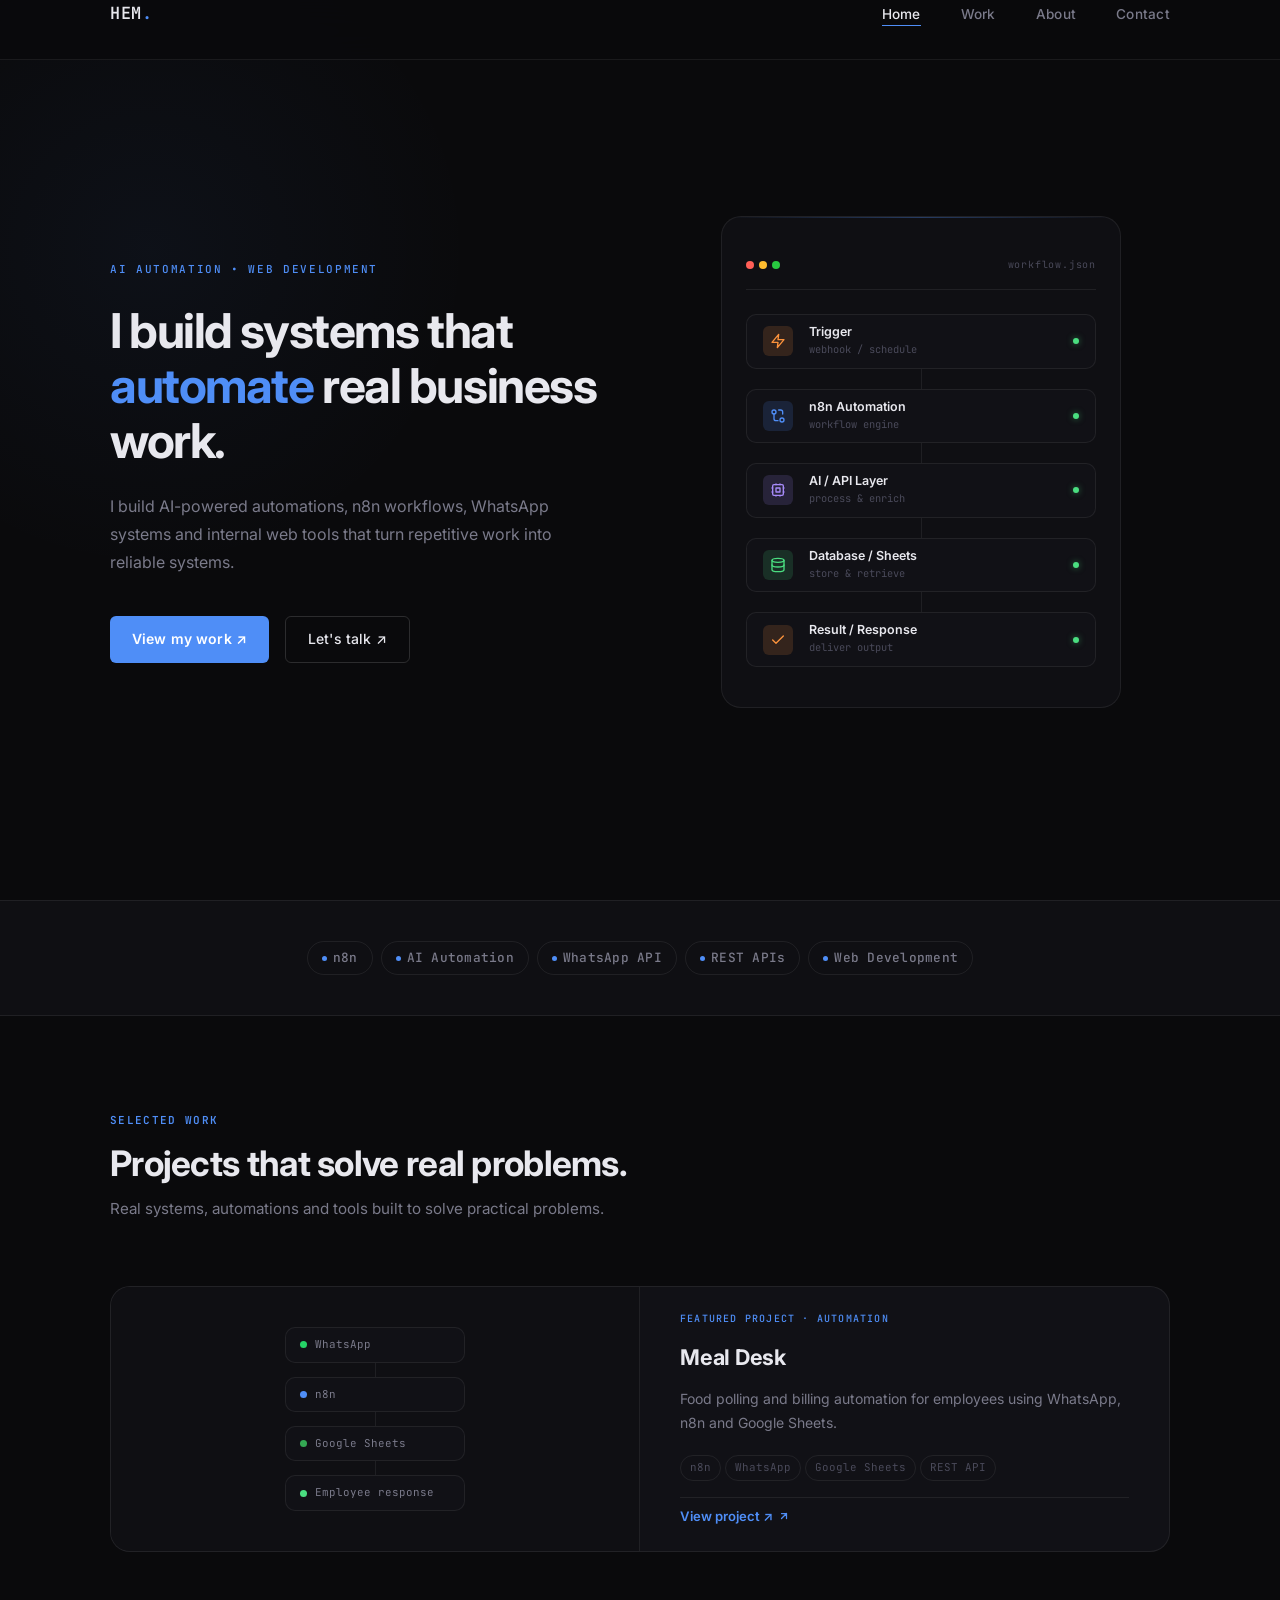
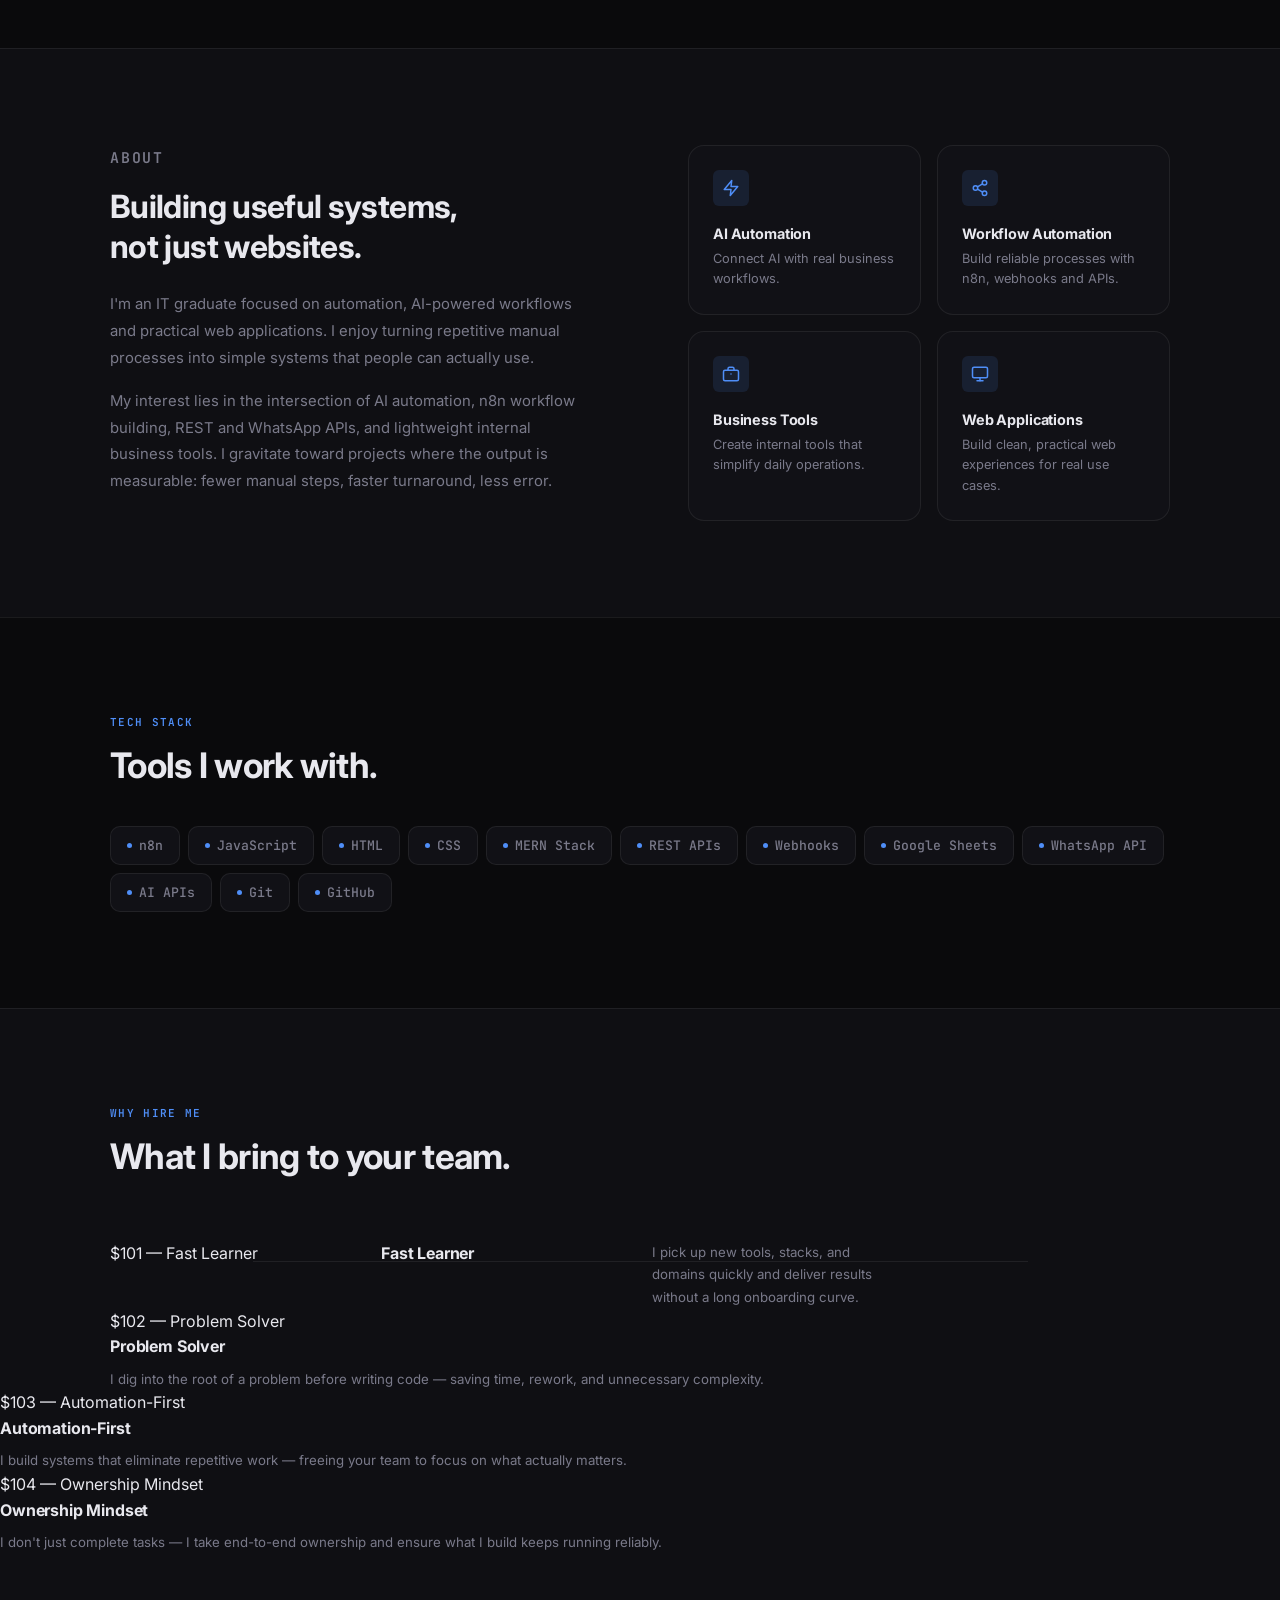
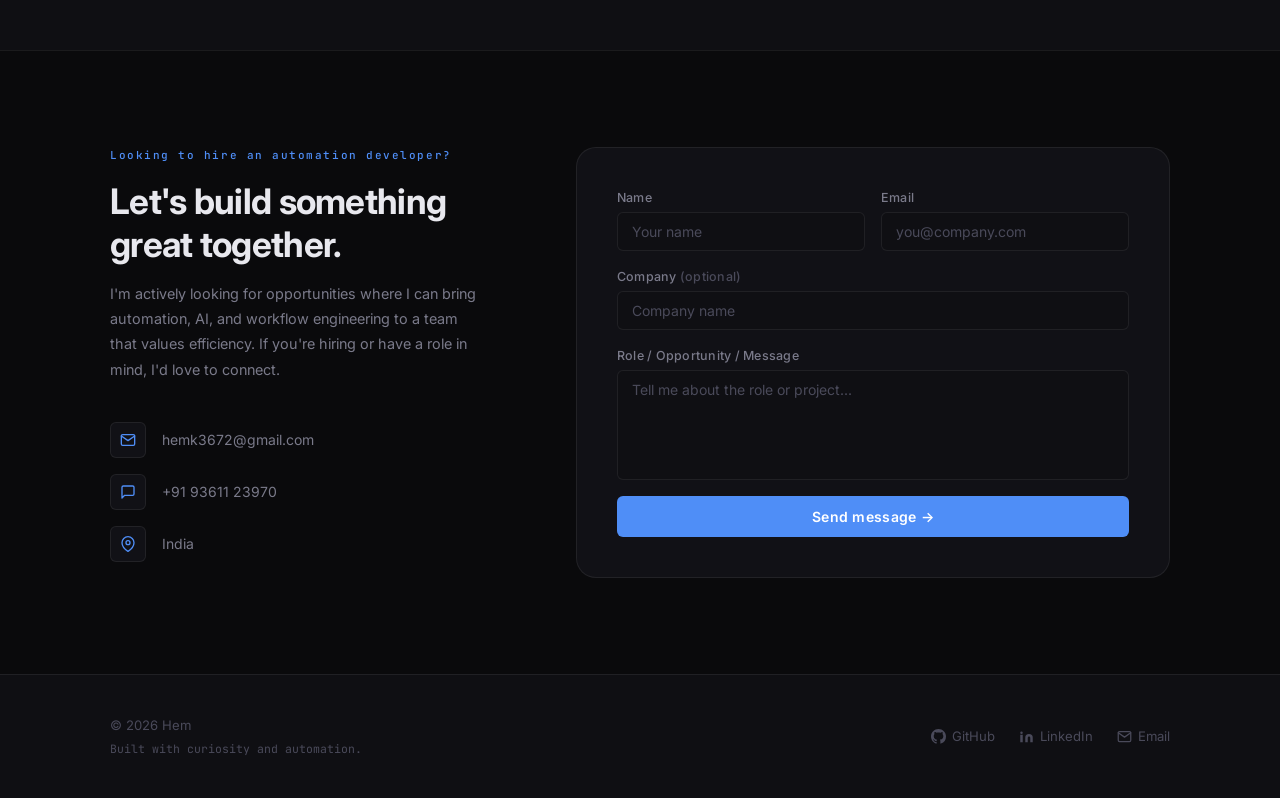
==== index.html @ 0c38c200 "Update contact info, links, hiring-focused content" ====
﻿<!DOCTYPE html>
<html lang="en">
<head>
  <meta charset="UTF-8" />
  <meta name="viewport" content="width=device-width, initial-scale=1.0" />
  <meta name="description" content="Hem — AI Automation &amp; Web Developer. I build AI-powered workflows, n8n automations, WhatsApp systems and internal web tools." />
  <meta name="robots" content="index, follow" />
  <title>Hem — AI Automation &amp; Web Developer</title>

  <!-- Preconnect to Google Fonts -->
  <link rel="preconnect" href="https://fonts.googleapis.com" />
  <link rel="preconnect" href="https://fonts.gstatic.com" crossorigin />

  <link rel="stylesheet" href="style.css" />
</head>
<body>

<!-- ============================================================
     NAVBAR
     ============================================================ -->
<nav id="navbar" role="navigation" aria-label="Main navigation">
  <div class="container">
    <div class="nav-inner">

      <!-- Logo -->
      <a href="#hero" class="nav-logo" aria-label="Hem — home">HEM<span>.</span></a>

      <!-- Desktop links -->
      <ul class="nav-links" role="list">
        <li><a href="#hero"    class="active">Home</a></li>
        <li><a href="#work">Work</a></li>
        <li><a href="#about">About</a></li>
        <li><a href="#contact">Contact</a></li>
      </ul>

      <!-- Hamburger -->
      <button
        id="nav-hamburger"
        class="nav-hamburger"
        aria-label="Toggle mobile menu"
        aria-expanded="false"
        aria-controls="nav-mobile"
      >
        <span></span>
        <span></span>
        <span></span>
      </button>

    </div>
  </div>
</nav>

<!-- Mobile nav -->
<nav id="nav-mobile" class="nav-mobile" role="navigation" aria-label="Mobile navigation">
  <a href="#hero">Home</a>
  <a href="#work">Work</a>
  <a href="#about">About</a>
  <a href="#contact">Contact</a>
</nav>


<!-- ============================================================
     HERO
     ============================================================ -->
<section id="hero" aria-labelledby="hero-heading">
  <div class="container">
    <div class="hero-inner">

      <!-- Left: Copy -->
      <div class="hero-content">

        <p class="hero-eyebrow">AI AUTOMATION &bull; WEB DEVELOPMENT</p>

        <h1 class="hero-heading" id="hero-heading">
          I build systems that<br>
          <em>automate</em> real business work.
        </h1>

        <p class="hero-para">
          I build AI-powered automations, n8n workflows, WhatsApp systems and internal web
          tools that turn repetitive work into reliable systems.
        </p>

        <div class="hero-cta">
          <a href="#work"    class="btn-primary"    id="cta-work">View my work ↗</a>
          <a href="#contact" class="btn-secondary"  id="cta-contact">Let's talk ↗</a>
        </div>

      </div>

      <!-- Right: Workflow visual -->
      <div class="hero-visual" aria-hidden="true">
        <div class="workflow-canvas">

          <!-- Title bar -->
          <div class="workflow-title-bar">
            <div class="wf-dots">
              <span class="wf-dot"></span>
              <span class="wf-dot"></span>
              <span class="wf-dot"></span>
            </div>
            <span class="wf-label">workflow.json</span>
          </div>

          <!-- Nodes -->
          <div class="workflow-nodes">

            <!-- Trigger -->
            <div class="wf-node">
              <div class="wf-node-icon node-trigger">
                <!-- Lightning bolt -->
                <svg width="16" height="16" viewBox="0 0 24 24" fill="none" stroke="currentColor" stroke-width="2" stroke-linecap="round" stroke-linejoin="round" style="color:#fb923c">
                  <polygon points="13 2 3 14 12 14 11 22 21 10 12 10 13 2"/>
                </svg>
              </div>
              <div class="wf-node-text">
                <div class="wf-node-name">Trigger</div>
                <div class="wf-node-type">webhook / schedule</div>
              </div>
              <span class="wf-node-status active"></span>
            </div>

            <div class="wf-connector"><div class="wf-connector-line"></div></div>

            <!-- Automation -->
            <div class="wf-node">
              <div class="wf-node-icon node-auto">
                <!-- Git merge / workflow -->
                <svg width="16" height="16" viewBox="0 0 24 24" fill="none" stroke="currentColor" stroke-width="2" stroke-linecap="round" stroke-linejoin="round" style="color:#4f8ef7">
                  <circle cx="18" cy="18" r="3"/><circle cx="6" cy="6" r="3"/><path d="M6 9v7a3 3 0 0 0 3 3h3"/>
                  <path d="M13 3h3a3 3 0 0 1 3 3v3"/>
                </svg>
              </div>
              <div class="wf-node-text">
                <div class="wf-node-name">n8n Automation</div>
                <div class="wf-node-type">workflow engine</div>
              </div>
              <span class="wf-node-status active"></span>
            </div>

            <div class="wf-connector"><div class="wf-connector-line"></div></div>

            <!-- AI / API -->
            <div class="wf-node">
              <div class="wf-node-icon node-ai">
                <!-- CPU / AI -->
                <svg width="16" height="16" viewBox="0 0 24 24" fill="none" stroke="currentColor" stroke-width="2" stroke-linecap="round" stroke-linejoin="round" style="color:#a78bfa">
                  <rect x="4" y="4" width="16" height="16" rx="2"/>
                  <rect x="9" y="9" width="6" height="6"/>
                  <path d="M9 4v-1M15 4v-1M9 21v-1M15 21v-1M4 9H3M4 15H3M21 9h-1M21 15h-1"/>
                </svg>
              </div>
              <div class="wf-node-text">
                <div class="wf-node-name">AI / API Layer</div>
                <div class="wf-node-type">process &amp; enrich</div>
              </div>
              <span class="wf-node-status active"></span>
            </div>

            <div class="wf-connector"><div class="wf-connector-line"></div></div>

            <!-- Database -->
            <div class="wf-node">
              <div class="wf-node-icon node-db">
                <!-- Database -->
                <svg width="16" height="16" viewBox="0 0 24 24" fill="none" stroke="currentColor" stroke-width="2" stroke-linecap="round" stroke-linejoin="round" style="color:#4ade80">
                  <ellipse cx="12" cy="5" rx="9" ry="3"/>
                  <path d="M3 5v14c0 1.66 4.03 3 9 3s9-1.34 9-3V5"/>
                  <path d="M3 12c0 1.66 4.03 3 9 3s9-1.34 9-3"/>
                </svg>
              </div>
              <div class="wf-node-text">
                <div class="wf-node-name">Database / Sheets</div>
                <div class="wf-node-type">store &amp; retrieve</div>
              </div>
              <span class="wf-node-status active"></span>
            </div>

            <div class="wf-connector"><div class="wf-connector-line"></div></div>

            <!-- Result -->
            <div class="wf-node">
              <div class="wf-node-icon node-result">
                <!-- Check circle -->
                <svg width="16" height="16" viewBox="0 0 24 24" fill="none" stroke="currentColor" stroke-width="2" stroke-linecap="round" stroke-linejoin="round" style="color:#fb923c">
                  <polyline points="20 6 9 17 4 12"/>
                </svg>
              </div>
              <div class="wf-node-text">
                <div class="wf-node-name">Result / Response</div>
                <div class="wf-node-type">deliver output</div>
              </div>
              <span class="wf-node-status active"></span>
            </div>

          </div><!-- .workflow-nodes -->
        </div><!-- .workflow-canvas -->
      </div><!-- .hero-visual -->

    </div><!-- .hero-inner -->
  </div><!-- .container -->
</section><!-- #hero -->


<!-- ============================================================
     CAPABILITY STRIP
     ============================================================ -->
<div id="capabilities" aria-label="Key capabilities">
  <div class="container">
    <div class="cap-inner">
      <span class="cap-badge"><span class="cap-dot"></span>n8n</span>
      <span class="cap-badge"><span class="cap-dot"></span>AI Automation</span>
      <span class="cap-badge"><span class="cap-dot"></span>WhatsApp API</span>
      <span class="cap-badge"><span class="cap-dot"></span>REST APIs</span>
      <span class="cap-badge"><span class="cap-dot"></span>Web Development</span>
    </div>
  </div>
</div>


<!-- ============================================================
     WORK / PROJECTS
     ============================================================ -->
<section id="work" aria-labelledby="work-heading">
  <div class="container">

    <div class="work-header section-header reveal">
      <p class="section-label" style="margin-bottom:12px">Selected work</p>
      <h2 class="section-title" id="work-heading">Projects that solve real problems.</h2>
      <p class="section-subtitle" style="margin-top:12px">
        Real systems, automations and tools built to solve practical problems.
      </p>
    </div>

    <div class="projects-grid">

      <!-- ── PROJECT 1: Meal Desk (FEATURED) ── -->
      <article class="project-card featured reveal" data-delay="0" aria-labelledby="card-mealdesk">

        <!-- Preview: mini vertical workflow -->
        <div class="card-preview">
          <div class="mini-workflow" aria-hidden="true">

            <div class="mini-wf-node">
              <span class="mini-wf-dot" style="background:#25d366"></span>
              <span class="mini-wf-label">WhatsApp</span>
            </div>
            <div class="mini-wf-connector"></div>

            <div class="mini-wf-node">
              <span class="mini-wf-dot" style="background:#4f8ef7"></span>
              <span class="mini-wf-label">n8n</span>
            </div>
            <div class="mini-wf-connector"></div>

            <div class="mini-wf-node">
              <span class="mini-wf-dot" style="background:#34a853"></span>
              <span class="mini-wf-label">Google Sheets</span>
            </div>
            <div class="mini-wf-connector"></div>

            <div class="mini-wf-node">
              <span class="mini-wf-dot" style="background:#4ade80"></span>
              <span class="mini-wf-label">Employee response</span>
            </div>

          </div>
        </div>

        <!-- Body -->
        <div class="card-body">
          <span class="card-category">Featured project &middot; Automation</span>
          <h3 class="card-title" id="card-mealdesk">Meal Desk</h3>
          <p class="card-desc">
            Food polling and billing automation for employees using WhatsApp, n8n and Google Sheets.
          </p>
          <div class="card-tags">
            <span class="tag">n8n</span>
            <span class="tag">WhatsApp</span>
            <span class="tag">Google Sheets</span>
            <span class="tag">REST API</span>
          </div>
          <div class="card-footer">
            <!-- Route: /projects/meal-desk — interactive n8n workflow visualization -->
            <a href="projects/meal-desk/index.html" class="card-link" id="link-mealdesk">
              View project ↗
              <svg width="12" height="12" viewBox="0 0 24 24" fill="none" stroke="currentColor" stroke-width="2.5" stroke-linecap="round" stroke-linejoin="round" aria-hidden="true">
                <path d="M7 17L17 7M7 7h10v10"/>
              </svg>
            </a>
          </div>
        </div>

      </article>


    </div><!-- .projects-grid -->
  </div><!-- .container -->
</section><!-- #work -->


<!-- ============================================================
     ABOUT
     ============================================================ -->
<section id="about" aria-labelledby="about-heading">
  <div class="container">
    <div class="about-inner">

      <!-- Left: text -->
      <div class="about-text reveal">
        <p class="section-label" style="margin-bottom:16px">About</p>
        <h2 id="about-heading">Building useful systems,<br>not just websites.</h2>
        <p>
          I'm an IT graduate focused on automation, AI-powered workflows and practical web
          applications. I enjoy turning repetitive manual processes into simple systems that
          people can actually use.
        </p>
        <p>
          My interest lies in the intersection of AI automation, n8n workflow building, REST
          and WhatsApp APIs, and lightweight internal business tools. I gravitate toward projects
          where the output is measurable: fewer manual steps, faster turnaround, less error.
        </p>
      </div>

      <!-- Right: capability cards -->
      <div class="capabilities-grid reveal" data-delay="100">

        <div class="cap-card">
          <div class="cap-icon" aria-hidden="true">
            <!-- Zap -->
            <svg width="18" height="18" viewBox="0 0 24 24" fill="none" stroke="currentColor" stroke-width="2" stroke-linecap="round" stroke-linejoin="round">
              <polygon points="13 2 3 14 12 14 11 22 21 10 12 10 13 2"/>
            </svg>
          </div>
          <h4>AI Automation</h4>
          <p>Connect AI with real business workflows.</p>
        </div>

        <div class="cap-card">
          <div class="cap-icon" aria-hidden="true">
            <!-- Share2 / workflow -->
            <svg width="18" height="18" viewBox="0 0 24 24" fill="none" stroke="currentColor" stroke-width="2" stroke-linecap="round" stroke-linejoin="round">
              <circle cx="18" cy="5" r="3"/><circle cx="6" cy="12" r="3"/><circle cx="18" cy="19" r="3"/>
              <line x1="8.59" y1="13.51" x2="15.42" y2="17.49"/>
              <line x1="15.41" y1="6.51" x2="8.59" y2="10.49"/>
            </svg>
          </div>
          <h4>Workflow Automation</h4>
          <p>Build reliable processes with n8n, webhooks and APIs.</p>
        </div>

        <div class="cap-card">
          <div class="cap-icon" aria-hidden="true">
            <!-- Briefcase -->
            <svg width="18" height="18" viewBox="0 0 24 24" fill="none" stroke="currentColor" stroke-width="2" stroke-linecap="round" stroke-linejoin="round">
              <rect x="2" y="7" width="20" height="14" rx="2"/>
              <path d="M16 7V5a2 2 0 0 0-2-2h-4a2 2 0 0 0-2 2v2"/>
              <line x1="12" y1="12" x2="12" y2="12.01"/>
            </svg>
          </div>
          <h4>Business Tools</h4>
          <p>Create internal tools that simplify daily operations.</p>
        </div>

        <div class="cap-card">
          <div class="cap-icon" aria-hidden="true">
            <!-- Monitor -->
            <svg width="18" height="18" viewBox="0 0 24 24" fill="none" stroke="currentColor" stroke-width="2" stroke-linecap="round" stroke-linejoin="round">
              <rect x="2" y="3" width="20" height="14" rx="2"/>
              <line x1="8" y1="21" x2="16" y2="21"/>
              <line x1="12" y1="17" x2="12" y2="21"/>
            </svg>
          </div>
          <h4>Web Applications</h4>
          <p>Build clean, practical web experiences for real use cases.</p>
        </div>

      </div>
    </div>
  </div>
</section><!-- #about -->


<!-- ============================================================
     TECH STACK
     ============================================================ -->
<section id="stack" aria-labelledby="stack-heading">
  <div class="container">

    <div class="reveal">
      <p class="section-label" style="margin-bottom:12px">Tech stack</p>
      <h2 class="section-title" id="stack-heading">Tools I work with.</h2>
    </div>

    <div class="stack-grid reveal" data-delay="80">
      <span class="stack-badge"><span class="stack-dot"></span>n8n</span>
      <span class="stack-badge"><span class="stack-dot"></span>JavaScript</span>
      <span class="stack-badge"><span class="stack-dot"></span>HTML</span>
      <span class="stack-badge"><span class="stack-dot"></span>CSS</span>
      <span class="stack-badge"><span class="stack-dot"></span>MERN Stack</span>
      <span class="stack-badge"><span class="stack-dot"></span>REST APIs</span>
      <span class="stack-badge"><span class="stack-dot"></span>Webhooks</span>
      <span class="stack-badge"><span class="stack-dot"></span>Google Sheets</span>
      <span class="stack-badge"><span class="stack-dot"></span>WhatsApp API</span>
      <span class="stack-badge"><span class="stack-dot"></span>AI APIs</span>
      <span class="stack-badge"><span class="stack-dot"></span>Git</span>
      <span class="stack-badge"><span class="stack-dot"></span>GitHub</span>
    </div>

  </div>
</section><!-- #stack -->


<!-- ============================================================
     HOW I WORK / PROCESS
     ============================================================ -->
<section id="process" aria-labelledby="process-heading">
  <div class="container">

    <div class="reveal">
      <p class="section-label" style="margin-bottom:12px">Why Hire Me</p>
      <h2 class="section-title" id="process-heading">What I bring to your team.</h2>
    </div>

    <div class="process-steps">

      <div class="process-step reveal" data-delay="0">
        $101 — Fast Learner</div>
        <div class="step-title">Fast Learner</div>
        <p class="step-desc">
          I pick up new tools, stacks, and domains quickly and deliver results without a long onboarding curve.
        </p>
      </div>

      <div class="process-step reveal" data-delay="80">
        $102 — Problem Solver</div>
        <div class="step-title">Problem Solver</div>
        <p class="step-desc">
          I dig into the root of a problem before writing code — saving time, rework, and unnecessary complexity.
        </p>
      </div>

      <div class="process-step reveal" data-delay="160">
        $103 — Automation-First</div>
        <div class="step-title">Automation-First</div>
        <p class="step-desc">
          I build systems that eliminate repetitive work — freeing your team to focus on what actually matters.
        </p>
      </div>

      <div class="process-step reveal" data-delay="240">
        $104 — Ownership Mindset</div>
        <div class="step-title">Ownership Mindset</div>
        <p class="step-desc">
          I don't just complete tasks — I take end-to-end ownership and ensure what I build keeps running reliably.
        </p>
      </div>

    </div>
  </div>
</section><!-- #process -->


<!-- ============================================================
     CONTACT
     ============================================================ -->
<section id="contact" aria-labelledby="contact-heading">
  <div class="container">
    <div class="contact-inner">

      <!-- Left: info -->
      <div class="contact-left reveal">
        <h3>Looking to hire an automation developer?</h3>
        <h2 id="contact-heading">Let's build something great together.</h2>
        <p>
          I'm actively looking for opportunities where I can bring automation, AI, and workflow engineering to a team that values efficiency. If you're hiring or have a role in mind, I'd love to connect.
        </p>

        <div class="contact-details">

          <div class="contact-item">
            <div class="contact-item-icon" aria-hidden="true">
              <!-- Mail -->
              <svg width="16" height="16" viewBox="0 0 24 24" fill="none" stroke="currentColor" stroke-width="2" stroke-linecap="round" stroke-linejoin="round">
                <path d="M4 4h16c1.1 0 2 .9 2 2v12c0 1.1-.9 2-2 2H4c-1.1 0-2-.9-2-2V6c0-1.1.9-2 2-2z"/>
                <polyline points="22,6 12,13 2,6"/>
              </svg>
            </div>
            <span>hemk3672@gmail.com</span>
          </div>

          <div class="contact-item">
            <div class="contact-item-icon" aria-hidden="true">
              <!-- Message circle -->
              <svg width="16" height="16" viewBox="0 0 24 24" fill="none" stroke="currentColor" stroke-width="2" stroke-linecap="round" stroke-linejoin="round">
                <path d="M21 15a2 2 0 0 1-2 2H7l-4 4V5a2 2 0 0 1 2-2h14a2 2 0 0 1 2 2z"/>
              </svg>
            </div>
            <span>+91 93611 23970</span>
          </div>

          <div class="contact-item">
            <div class="contact-item-icon" aria-hidden="true">
              <!-- Map pin -->
              <svg width="16" height="16" viewBox="0 0 24 24" fill="none" stroke="currentColor" stroke-width="2" stroke-linecap="round" stroke-linejoin="round">
                <path d="M21 10c0 7-9 13-9 13s-9-6-9-13a9 9 0 0 1 18 0z"/>
                <circle cx="12" cy="10" r="3"/>
              </svg>
            </div>
            <span>India</span>
          </div>

        </div>
      </div>

      <!-- Right: form -->
      <div class="reveal" data-delay="100">
        <form id="contact-form" class="contact-form" novalidate>

          <div class="form-row">
            <div class="form-group">
              <label for="form-name">Name</label>
              <input type="text" id="form-name" name="name" placeholder="Your name" required />
            </div>
            <div class="form-group">
              <label for="form-email">Email</label>
              <input type="email" id="form-email" name="email" placeholder="you@company.com" required />
            </div>
          </div>

          <div class="form-group">
            <label for="form-company">Company <span style="color:var(--text-muted)">(optional)</span></label>
            <input type="text" id="form-company" name="company" placeholder="Company name" />
          </div>

          <div class="form-group">
            <label for="form-message">Role / Opportunity / Message</label>
            <textarea id="form-message" name="message" placeholder="Tell me about the role or project..." required></textarea>
          </div>

          <div id="form-status" class="form-status" role="status" aria-live="polite"></div>

          <button type="submit" id="btn-send" class="form-submit">Send message &#8594;</button>

        </form>
      </div>

    </div>
  </div>
</section><!-- #contact -->


<!-- ============================================================
     FOOTER
     ============================================================ -->
<footer id="footer" role="contentinfo">
  <div class="container">
    <div class="footer-inner">

      <div class="footer-left">
        <span class="footer-copy">© 2026 Hem</span>
        <span class="footer-tagline">Built with curiosity and automation.</span>
      </div>

      <nav class="footer-links" aria-label="Social links">
        <a href="https://github.com/Hemkumar1-code" target="_blank" rel="noopener noreferrer" id="link-github" aria-label="GitHub">
          <!-- GitHub mark -->
          <svg width="15" height="15" viewBox="0 0 24 24" fill="currentColor" aria-hidden="true">
            <path d="M12 0C5.37 0 0 5.37 0 12c0 5.31 3.435 9.795 8.205 11.385.6.105.825-.255.825-.57 0-.285-.015-1.23-.015-2.235-3.015.555-3.795-.735-4.035-1.41-.135-.345-.72-1.41-1.23-1.695-.42-.225-1.02-.78-.015-.795.945-.015 1.62.87 1.845 1.23 1.08 1.815 2.805 1.305 3.495.99.105-.78.42-1.305.765-1.605-2.67-.3-5.46-1.335-5.46-5.925 0-1.305.465-2.385 1.23-3.225-.12-.3-.54-1.53.12-3.18 0 0 1.005-.315 3.3 1.23.96-.27 1.98-.405 3-.405s2.04.135 3 .405c2.295-1.56 3.3-1.23 3.3-1.23.66 1.65.24 2.88.12 3.18.765.84 1.23 1.905 1.23 3.225 0 4.605-2.805 5.625-5.475 5.925.435.375.81 1.095.81 2.22 0 1.605-.015 2.895-.015 3.3 0 .315.225.69.825.57A12.02 12.02 0 0 0 24 12c0-6.63-5.37-12-12-12z"/>
          </svg>
          GitHub
        </a>
        <a href="https://www.linkedin.com/in/hemkumar-m-/" target="_blank" rel="noopener noreferrer" id="link-linkedin" aria-label="LinkedIn">
          <!-- LinkedIn -->
          <svg width="15" height="15" viewBox="0 0 24 24" fill="currentColor" aria-hidden="true">
            <path d="M16 8a6 6 0 0 1 6 6v7h-4v-7a2 2 0 0 0-2-2 2 2 0 0 0-2 2v7h-4v-7a6 6 0 0 1 6-6zM2 9h4v12H2zm2-5a2 2 0 1 1 0 4 2 2 0 0 1 0-4z"/>
          </svg>
          LinkedIn
        </a>
        <a href="mailto:hemk3672@gmail.com" id="link-email-footer" aria-label="Email">
          <!-- Mail -->
          <svg width="15" height="15" viewBox="0 0 24 24" fill="none" stroke="currentColor" stroke-width="2" stroke-linecap="round" stroke-linejoin="round" aria-hidden="true">
            <path d="M4 4h16c1.1 0 2 .9 2 2v12c0 1.1-.9 2-2 2H4c-1.1 0-2-.9-2-2V6c0-1.1.9-2 2-2z"/>
            <polyline points="22,6 12,13 2,6"/>
          </svg>
          Email
        </a>
      </nav>

    </div>
  </div>
</footer><!-- #footer -->


<script src="script.js"></script>
</body>
</html>
---- style.css ----
/* ============================================================
   HEM PORTFOLIO — style.css
   ============================================================ */

/* ── Google Fonts ── */
@import url('https://fonts.googleapis.com/css2?family=Inter:wght@300;400;500;600;700&family=JetBrains+Mono:wght@400;500&display=swap');

/* ── CSS Variables ── */
:root {
  /* Backgrounds */
  --bg-base:        #0a0a0c;
  --bg-elevated:    #0f0f13;
  --bg-card:        #111116;
  --bg-card-hover:  #141419;
  --bg-nav:         rgba(10, 10, 12, 0.92);

  /* Text */
  --text-primary:   #e8e8ee;
  --text-secondary: #7a7a8a;
  --text-muted:     #4a4a5a;
  --text-accent:    #4f8ef7;

  /* Accent */
  --accent:         #4f8ef7;
  --accent-dim:     rgba(79, 142, 247, 0.12);
  --accent-border:  rgba(79, 142, 247, 0.35);
  --accent-glow:    rgba(79, 142, 247, 0.18);

  /* Borders */
  --border:         rgba(255, 255, 255, 0.07);
  --border-hover:   rgba(255, 255, 255, 0.14);
  --border-accent:  rgba(79, 142, 247, 0.4);

  /* Spacing */
  --space-xs:  4px;
  --space-sm:  8px;
  --space-md:  16px;
  --space-lg:  24px;
  --space-xl:  40px;
  --space-2xl: 64px;
  --space-3xl: 96px;

  /* Radius */
  --radius-sm:  6px;
  --radius-md:  10px;
  --radius-lg:  16px;
  --radius-xl:  20px;

  /* Typography */
  --font-sans: 'Inter', system-ui, -apple-system, sans-serif;
  --font-mono: 'JetBrains Mono', 'Fira Code', monospace;

  /* Transitions */
  --transition: 0.22s ease;
  --transition-slow: 0.4s ease;
}

/* ── Reset ── */
*, *::before, *::after { box-sizing: border-box; margin: 0; padding: 0; }

html {
  scroll-behavior: smooth;
  font-size: 16px;
}

body {
  font-family: var(--font-sans);
  background-color: var(--bg-base);
  color: var(--text-primary);
  line-height: 1.6;
  overflow-x: hidden;
  -webkit-font-smoothing: antialiased;
}

a { color: inherit; text-decoration: none; }
img { max-width: 100%; display: block; }
button { cursor: pointer; font-family: inherit; border: none; background: none; }
ul { list-style: none; }

/* ── Utility ── */
.container {
  width: 100%;
  max-width: 1140px;
  margin-inline: auto;
  padding-inline: var(--space-xl);
}

.section-label {
  font-size: 11px;
  font-weight: 600;
  letter-spacing: 0.12em;
  text-transform: uppercase;
  color: var(--accent);
  font-family: var(--font-mono);
}

.section-title {
  font-size: clamp(1.6rem, 3vw, 2.2rem);
  font-weight: 700;
  color: var(--text-primary);
  letter-spacing: -0.02em;
  line-height: 1.2;
}

.section-subtitle {
  font-size: 0.95rem;
  color: var(--text-secondary);
  max-width: 520px;
  line-height: 1.7;
}

.section-header {
  margin-bottom: var(--space-2xl);
}

/* ── Reveal Animation ── */
.reveal {
  opacity: 0;
  transform: translateY(22px);
  transition: opacity 0.55s ease, transform 0.55s ease;
}

.reveal.visible {
  opacity: 1;
  transform: translateY(0);
}

/* ============================================================
   NAVBAR
   ============================================================ */
#navbar {
  position: fixed;
  top: 0;
  left: 0;
  right: 0;
  z-index: 1000;
  height: 60px;
  background: var(--bg-nav);
  border-bottom: 1px solid var(--border);
  backdrop-filter: blur(16px);
  -webkit-backdrop-filter: blur(16px);
  transition: border-color var(--transition);
}

#navbar.scrolled {
  border-bottom-color: rgba(255,255,255,0.09);
}

.nav-inner {
  height: 100%;
  display: flex;
  align-items: center;
  justify-content: space-between;
}

.nav-logo {
  font-family: var(--font-mono);
  font-size: 1.05rem;
  font-weight: 600;
  color: var(--text-primary);
  letter-spacing: 0.04em;
}

.nav-logo span {
  color: var(--accent);
}

.nav-links {
  display: flex;
  align-items: center;
  gap: var(--space-xl);
}

.nav-links a {
  font-size: 0.85rem;
  font-weight: 500;
  color: var(--text-secondary);
  letter-spacing: 0.02em;
  transition: color var(--transition);
  position: relative;
  padding-bottom: 2px;
}

.nav-links a::after {
  content: '';
  position: absolute;
  bottom: -2px;
  left: 0;
  width: 0;
  height: 1px;
  background: var(--accent);
  transition: width var(--transition);
}

.nav-links a:hover,
.nav-links a.active {
  color: var(--text-primary);
}

.nav-links a.active::after,
.nav-links a:hover::after {
  width: 100%;
}

/* Hamburger */
.nav-hamburger {
  display: none;
  flex-direction: column;
  gap: 5px;
  padding: 4px;
}

.nav-hamburger span {
  display: block;
  width: 22px;
  height: 1.5px;
  background: var(--text-secondary);
  border-radius: 2px;
  transition: transform var(--transition), opacity var(--transition), background var(--transition);
}

.nav-hamburger:hover span { background: var(--text-primary); }

.nav-hamburger.open span:nth-child(1) { transform: translateY(6.5px) rotate(45deg); }
.nav-hamburger.open span:nth-child(2) { opacity: 0; }
.nav-hamburger.open span:nth-child(3) { transform: translateY(-6.5px) rotate(-45deg); }

/* Mobile menu */
.nav-mobile {
  display: none;
  position: fixed;
  top: 60px;
  left: 0;
  right: 0;
  background: var(--bg-elevated);
  border-bottom: 1px solid var(--border);
  padding: var(--space-lg) var(--space-xl);
  flex-direction: column;
  gap: var(--space-md);
  z-index: 999;
}

.nav-mobile.open { display: flex; }

.nav-mobile a {
  font-size: 0.9rem;
  font-weight: 500;
  color: var(--text-secondary);
  padding: var(--space-sm) 0;
  border-bottom: 1px solid var(--border);
  transition: color var(--transition);
}

.nav-mobile a:last-child { border-bottom: none; }
.nav-mobile a:hover, .nav-mobile a.active { color: var(--text-primary); }

/* ============================================================
   HERO
   ============================================================ */
#hero {
  padding-top: 120px;
  padding-bottom: var(--space-3xl);
  min-height: 100vh;
  display: flex;
  align-items: center;
  position: relative;
  overflow: hidden;
}

/* Subtle radial background */
#hero::before {
  content: '';
  position: absolute;
  top: -100px;
  left: -200px;
  width: 700px;
  height: 700px;
  background: radial-gradient(circle, rgba(79, 142, 247, 0.05) 0%, transparent 65%);
  pointer-events: none;
}

.hero-inner {
  display: grid;
  grid-template-columns: 1fr 1fr;
  gap: var(--space-2xl);
  align-items: center;
}

.hero-content {
  max-width: 560px;
}

.hero-eyebrow {
  font-family: var(--font-mono);
  font-size: 11px;
  font-weight: 500;
  letter-spacing: 0.15em;
  color: var(--accent);
  margin-bottom: var(--space-lg);
  opacity: 0;
  animation: fadeUp 0.6s ease 0.1s forwards;
}

.hero-heading {
  font-size: clamp(2rem, 4vw, 3rem);
  font-weight: 700;
  line-height: 1.15;
  letter-spacing: -0.03em;
  color: var(--text-primary);
  margin-bottom: var(--space-lg);
  opacity: 0;
  animation: fadeUp 0.6s ease 0.2s forwards;
}

.hero-heading em {
  font-style: normal;
  color: var(--accent);
}

.hero-para {
  font-size: 1rem;
  color: var(--text-secondary);
  line-height: 1.75;
  max-width: 460px;
  margin-bottom: var(--space-xl);
  opacity: 0;
  animation: fadeUp 0.6s ease 0.35s forwards;
}

.hero-cta {
  display: flex;
  gap: var(--space-md);
  flex-wrap: wrap;
  opacity: 0;
  animation: fadeUp 0.6s ease 0.5s forwards;
}

/* Buttons */
.btn-primary {
  display: inline-flex;
  align-items: center;
  gap: 6px;
  padding: 11px 22px;
  background: var(--accent);
  color: #fff;
  font-size: 0.875rem;
  font-weight: 600;
  border-radius: var(--radius-sm);
  letter-spacing: 0.01em;
  transition: background var(--transition), transform var(--transition), box-shadow var(--transition);
}

.btn-primary:hover {
  background: #3b7be8;
  transform: translateY(-1px);
  box-shadow: 0 6px 24px rgba(79, 142, 247, 0.3);
}

.btn-secondary {
  display: inline-flex;
  align-items: center;
  gap: 6px;
  padding: 11px 22px;
  background: transparent;
  color: var(--text-primary);
  font-size: 0.875rem;
  font-weight: 500;
  border-radius: var(--radius-sm);
  border: 1px solid var(--border-hover);
  letter-spacing: 0.01em;
  transition: border-color var(--transition), color var(--transition), transform var(--transition);
}

.btn-secondary:hover {
  border-color: var(--border-accent);
  color: var(--accent);
  transform: translateY(-1px);
}

/* ── Workflow Visual ── */
.hero-visual {
  display: flex;
  align-items: center;
  justify-content: center;
  opacity: 0;
  animation: fadeIn 0.8s ease 0.6s forwards;
}

.workflow-canvas {
  width: 100%;
  max-width: 400px;
  background: var(--bg-elevated);
  border: 1px solid var(--border);
  border-radius: var(--radius-xl);
  padding: var(--space-xl) var(--space-lg);
  position: relative;
  overflow: hidden;
}

.workflow-canvas::before {
  content: '';
  position: absolute;
  top: 0; left: 0; right: 0;
  height: 1px;
  background: linear-gradient(90deg, transparent, var(--accent-border), transparent);
}

.workflow-title-bar {
  display: flex;
  align-items: center;
  gap: var(--space-sm);
  margin-bottom: var(--space-lg);
  padding-bottom: var(--space-md);
  border-bottom: 1px solid var(--border);
}

.wf-dots {
  display: flex;
  gap: 5px;
}

.wf-dot {
  width: 8px;
  height: 8px;
  border-radius: 50%;
}

.wf-dot:nth-child(1) { background: #ff5f57; }
.wf-dot:nth-child(2) { background: #febc2e; }
.wf-dot:nth-child(3) { background: #28c840; }

.wf-label {
  font-family: var(--font-mono);
  font-size: 10px;
  color: var(--text-muted);
  margin-left: auto;
  letter-spacing: 0.08em;
}

.workflow-nodes {
  display: flex;
  flex-direction: column;
  align-items: center;
  gap: 0;
}

.wf-node {
  display: flex;
  align-items: center;
  gap: var(--space-md);
  background: var(--bg-card);
  border: 1px solid var(--border);
  border-radius: var(--radius-md);
  padding: 10px 16px;
  width: 100%;
  transition: border-color var(--transition);
  position: relative;
}

.wf-node:hover {
  border-color: var(--border-accent);
}

.wf-node-icon {
  width: 30px;
  height: 30px;
  border-radius: var(--radius-sm);
  display: flex;
  align-items: center;
  justify-content: center;
  flex-shrink: 0;
}

.wf-node-text {
  flex: 1;
}

.wf-node-name {
  font-size: 0.78rem;
  font-weight: 600;
  color: var(--text-primary);
  line-height: 1.2;
}

.wf-node-type {
  font-family: var(--font-mono);
  font-size: 0.65rem;
  color: var(--text-muted);
  margin-top: 1px;
}

.wf-node-status {
  width: 6px;
  height: 6px;
  border-radius: 50%;
  background: var(--text-muted);
  flex-shrink: 0;
}

.wf-node-status.active {
  background: #4ade80;
  box-shadow: 0 0 6px rgba(74, 222, 128, 0.5);
}

/* Connector lines */
.wf-connector {
  width: 1px;
  height: 20px;
  position: relative;
  display: flex;
  align-items: center;
  justify-content: center;
  margin: 0 auto;
}

.wf-connector-line {
  width: 1px;
  height: 100%;
  background: var(--border);
  position: relative;
  overflow: hidden;
}

.wf-connector-line::after {
  content: '';
  position: absolute;
  top: -100%;
  left: 0;
  width: 100%;
  height: 100%;
  background: linear-gradient(180deg, transparent, var(--accent), transparent);
  animation: flowDown 2.4s ease-in-out infinite;
}

.wf-connector:nth-child(4n+2) .wf-connector-line::after { animation-delay: 0.6s; }
.wf-connector:nth-child(4n+3) .wf-connector-line::after { animation-delay: 1.2s; }
.wf-connector:nth-child(4n)   .wf-connector-line::after { animation-delay: 1.8s; }

@keyframes flowDown {
  0%   { top: -100%; }
  100% { top: 100%; }
}

/* Node color themes */
.node-trigger { background: rgba(251, 146, 60, 0.15); }
.node-trigger svg { color: #fb923c; }

.node-auto { background: rgba(79, 142, 247, 0.15); }
.node-auto svg { color: var(--accent); }

.node-ai { background: rgba(167, 139, 250, 0.15); }
.node-ai svg { color: #a78bfa; }

.node-db { background: rgba(74, 222, 128, 0.15); }
.node-db svg { color: #4ade80; }

.node-result { background: rgba(251, 146, 60, 0.15); }
.node-result svg { color: #fb923c; }

/* ============================================================
   CAPABILITY STRIP
   ============================================================ */
#capabilities {
  padding: var(--space-xl) 0;
  border-top: 1px solid var(--border);
  border-bottom: 1px solid var(--border);
  background: var(--bg-elevated);
}

.cap-inner {
  display: flex;
  align-items: center;
  justify-content: center;
  gap: var(--space-sm);
  flex-wrap: wrap;
}

.cap-badge {
  display: inline-flex;
  align-items: center;
  gap: 6px;
  padding: 6px 14px;
  border: 1px solid var(--border);
  border-radius: 100px;
  font-size: 0.8rem;
  font-weight: 500;
  color: var(--text-secondary);
  font-family: var(--font-mono);
  letter-spacing: 0.02em;
  transition: border-color var(--transition), color var(--transition);
}

.cap-badge:hover {
  border-color: var(--border-accent);
  color: var(--text-primary);
}

.cap-dot {
  width: 5px;
  height: 5px;
  border-radius: 50%;
  background: var(--accent);
  flex-shrink: 0;
}

/* ============================================================
   WORK / PROJECTS
   ============================================================ */
#work {
  padding: var(--space-3xl) 0;
  background: var(--bg-base);
}

.work-header {
  margin-bottom: var(--space-2xl);
}

.projects-grid {
  display: grid;
  grid-template-columns: repeat(2, 1fr);
  gap: var(--space-lg);
}

/* Project Card */
.project-card {
  background: var(--bg-card);
  border: 1px solid var(--border);
  border-radius: var(--radius-xl);
  overflow: hidden;
  transition: transform var(--transition), border-color var(--transition), box-shadow var(--transition);
  cursor: pointer;
  display: flex;
  flex-direction: column;
}

.project-card:hover {
  transform: translateY(-4px);
  border-color: var(--border-accent);
  box-shadow: 0 12px 40px rgba(79, 142, 247, 0.1);
}

/* Featured card spans full width */
.project-card.featured {
  grid-column: 1 / -1;
  display: grid;
  grid-template-columns: 1fr 1fr;
}

/* Preview area */
.card-preview {
  background: var(--bg-elevated);
  border-bottom: 1px solid var(--border);
  padding: var(--space-xl);
  display: flex;
  align-items: center;
  justify-content: center;
  min-height: 180px;
  position: relative;
  overflow: hidden;
  transition: background var(--transition);
}

.project-card.featured .card-preview {
  border-bottom: none;
  border-right: 1px solid var(--border);
  min-height: 100%;
}

.project-card:hover .card-preview {
  background: var(--bg-card-hover);
}

/* Abstract workflow preview for non-featured cards */
.flow-preview {
  display: flex;
  align-items: center;
  gap: var(--space-sm);
  flex-wrap: wrap;
  justify-content: center;
}

.flow-node-mini {
  padding: 5px 10px;
  border: 1px solid var(--border);
  border-radius: var(--radius-sm);
  font-family: var(--font-mono);
  font-size: 0.65rem;
  color: var(--text-muted);
  background: var(--bg-card);
  transition: border-color var(--transition), color var(--transition);
}

.project-card:hover .flow-node-mini {
  border-color: rgba(79, 142, 247, 0.25);
  color: var(--text-secondary);
}

.flow-arrow-mini {
  color: var(--text-muted);
  font-size: 0.7rem;
}

/* Featured mini workflow (vertical) */
.mini-workflow {
  display: flex;
  flex-direction: column;
  align-items: center;
  gap: 0;
  width: 100%;
  max-width: 180px;
}

.mini-wf-node {
  display: flex;
  align-items: center;
  gap: var(--space-sm);
  padding: 8px 14px;
  border: 1px solid var(--border);
  border-radius: var(--radius-md);
  width: 100%;
  background: var(--bg-card);
  transition: border-color var(--transition);
}

.project-card:hover .mini-wf-node {
  border-color: rgba(79, 142, 247, 0.2);
}

.mini-wf-dot {
  width: 7px;
  height: 7px;
  border-radius: 50%;
  flex-shrink: 0;
}

.mini-wf-label {
  font-family: var(--font-mono);
  font-size: 0.68rem;
  color: var(--text-secondary);
}

.mini-wf-connector {
  width: 1px;
  height: 14px;
  margin: 0 auto;
  background: var(--border);
  position: relative;
  overflow: hidden;
}

.mini-wf-connector::after {
  content: '';
  position: absolute;
  top: -100%;
  left: 0;
  width: 100%;
  height: 100%;
  background: linear-gradient(180deg, transparent, var(--accent), transparent);
  animation: flowDown 2s ease-in-out infinite;
}

/* Card body */
.card-body {
  padding: var(--space-lg) var(--space-xl);
  display: flex;
  flex-direction: column;
  gap: var(--space-md);
  flex: 1;
}

.card-category {
  font-family: var(--font-mono);
  font-size: 10px;
  font-weight: 500;
  letter-spacing: 0.12em;
  text-transform: uppercase;
  color: var(--accent);
}

.card-title {
  font-size: 1.15rem;
  font-weight: 700;
  color: var(--text-primary);
  letter-spacing: -0.01em;
  line-height: 1.3;
}

.project-card.featured .card-title {
  font-size: 1.35rem;
}

.card-desc {
  font-size: 0.875rem;
  color: var(--text-secondary);
  line-height: 1.7;
  flex: 1;
}

.card-tags {
  display: flex;
  flex-wrap: wrap;
  gap: var(--space-xs);
}

.tag {
  padding: 3px 9px;
  border: 1px solid var(--border);
  border-radius: 100px;
  font-family: var(--font-mono);
  font-size: 0.68rem;
  color: var(--text-muted);
  transition: border-color var(--transition), color var(--transition);
}

.project-card:hover .tag {
  border-color: rgba(79, 142, 247, 0.2);
  color: var(--text-secondary);
}

.card-footer {
  display: flex;
  align-items: center;
  justify-content: space-between;
  padding-top: var(--space-sm);
  border-top: 1px solid var(--border);
}

.card-link {
  display: inline-flex;
  align-items: center;
  gap: 5px;
  font-size: 0.82rem;
  font-weight: 600;
  color: var(--accent);
  transition: gap var(--transition);
}

.card-link:hover { gap: 8px; }

/* ============================================================
   ABOUT SECTION
   ============================================================ */
#about {
  padding: var(--space-3xl) 0;
  background: var(--bg-elevated);
  border-top: 1px solid var(--border);
}

.about-inner {
  display: grid;
  grid-template-columns: 1fr 1fr;
  gap: var(--space-3xl);
  align-items: start;
}

.about-text h2 {
  font-size: clamp(1.5rem, 2.5vw, 2rem);
  font-weight: 700;
  letter-spacing: -0.02em;
  line-height: 1.25;
  margin-bottom: var(--space-lg);
  color: var(--text-primary);
}

.about-text p {
  font-size: 0.93rem;
  color: var(--text-secondary);
  line-height: 1.8;
  margin-bottom: var(--space-md);
}

.about-text p:last-child { margin-bottom: 0; }

/* Capability cards */
.capabilities-grid {
  display: grid;
  grid-template-columns: 1fr 1fr;
  gap: var(--space-md);
}

.cap-card {
  background: var(--bg-card);
  border: 1px solid var(--border);
  border-radius: var(--radius-lg);
  padding: var(--space-lg);
  transition: border-color var(--transition), transform var(--transition);
}

.cap-card:hover {
  border-color: var(--border-accent);
  transform: translateY(-2px);
}

.cap-icon {
  width: 36px;
  height: 36px;
  border-radius: var(--radius-sm);
  background: var(--accent-dim);
  display: flex;
  align-items: center;
  justify-content: center;
  margin-bottom: var(--space-md);
  color: var(--accent);
}

.cap-card h4 {
  font-size: 0.9rem;
  font-weight: 700;
  color: var(--text-primary);
  margin-bottom: var(--space-xs);
  letter-spacing: -0.01em;
}

.cap-card p {
  font-size: 0.8rem;
  color: var(--text-secondary);
  line-height: 1.6;
}

/* ============================================================
   TECH STACK
   ============================================================ */
#stack {
  padding: var(--space-3xl) 0;
  background: var(--bg-base);
  border-top: 1px solid var(--border);
}

.stack-grid {
  display: flex;
  flex-wrap: wrap;
  gap: var(--space-sm);
  margin-top: var(--space-xl);
}

.stack-badge {
  display: inline-flex;
  align-items: center;
  gap: 7px;
  padding: 8px 16px;
  background: var(--bg-card);
  border: 1px solid var(--border);
  border-radius: var(--radius-md);
  font-size: 0.82rem;
  font-weight: 500;
  color: var(--text-secondary);
  font-family: var(--font-mono);
  transition: border-color var(--transition), color var(--transition), transform var(--transition);
}

.stack-badge:hover {
  border-color: var(--border-accent);
  color: var(--text-primary);
  transform: translateY(-1px);
}

.stack-dot {
  width: 5px;
  height: 5px;
  border-radius: 50%;
  background: var(--accent);
  flex-shrink: 0;
}

/* ============================================================
   HOW I WORK / PROCESS
   ============================================================ */
#process {
  padding: var(--space-3xl) 0;
  background: var(--bg-elevated);
  border-top: 1px solid var(--border);
}

.process-steps {
  display: grid;
  grid-template-columns: repeat(4, 1fr);
  gap: var(--space-lg);
  margin-top: var(--space-2xl);
  position: relative;
}

/* Horizontal connector line */
.process-steps::before {
  content: '';
  position: absolute;
  top: 20px;
  left: calc(12.5% + 10px);
  right: calc(12.5% + 10px);
  height: 1px;
  background: var(--border);
  z-index: 0;
}

.process-step {
  position: relative;
  z-index: 1;
}

.step-number {
  font-family: var(--font-mono);
  font-size: 0.7rem;
  color: var(--accent);
  font-weight: 600;
  letter-spacing: 0.1em;
  margin-bottom: var(--space-lg);
  display: flex;
  align-items: center;
  gap: var(--space-sm);
}

.step-number::before {
  content: '';
  display: block;
  width: 8px;
  height: 8px;
  border-radius: 50%;
  background: var(--bg-elevated);
  border: 2px solid var(--accent);
  flex-shrink: 0;
}

.step-title {
  font-size: 1rem;
  font-weight: 700;
  color: var(--text-primary);
  margin-bottom: var(--space-sm);
  letter-spacing: -0.01em;
}

.step-desc {
  font-size: 0.83rem;
  color: var(--text-secondary);
  line-height: 1.7;
}

/* ============================================================
   CONTACT
   ============================================================ */
#contact {
  padding: var(--space-3xl) 0;
  background: var(--bg-base);
  border-top: 1px solid var(--border);
}

.contact-inner {
  display: grid;
  grid-template-columns: 1fr 1fr;
  gap: var(--space-3xl);
  align-items: start;
}

.contact-left h3 {
  font-family: var(--font-mono);
  font-size: 11px;
  font-weight: 500;
  letter-spacing: 0.14em;
  color: var(--accent);
  margin-bottom: var(--space-md);
}

.contact-left h2 {
  font-size: clamp(1.5rem, 2.8vw, 2.2rem);
  font-weight: 700;
  letter-spacing: -0.02em;
  line-height: 1.2;
  color: var(--text-primary);
  margin-bottom: var(--space-md);
}

.contact-left p {
  font-size: 0.9rem;
  color: var(--text-secondary);
  line-height: 1.75;
  margin-bottom: var(--space-xl);
}

.contact-details {
  display: flex;
  flex-direction: column;
  gap: var(--space-md);
}

.contact-item {
  display: flex;
  align-items: center;
  gap: var(--space-md);
  font-size: 0.875rem;
  color: var(--text-secondary);
}

.contact-item-icon {
  width: 36px;
  height: 36px;
  background: var(--bg-card);
  border: 1px solid var(--border);
  border-radius: var(--radius-sm);
  display: flex;
  align-items: center;
  justify-content: center;
  color: var(--accent);
  flex-shrink: 0;
}

/* Form */
.contact-form {
  background: var(--bg-card);
  border: 1px solid var(--border);
  border-radius: var(--radius-xl);
  padding: var(--space-xl);
  display: flex;
  flex-direction: column;
  gap: var(--space-md);
}

.form-row {
  display: grid;
  grid-template-columns: 1fr 1fr;
  gap: var(--space-md);
}

.form-group {
  display: flex;
  flex-direction: column;
  gap: var(--space-xs);
}

.form-group label {
  font-size: 0.78rem;
  font-weight: 500;
  color: var(--text-secondary);
  letter-spacing: 0.02em;
}

.form-group input,
.form-group textarea {
  background: var(--bg-elevated);
  border: 1px solid var(--border);
  border-radius: var(--radius-sm);
  padding: 10px 14px;
  font-size: 0.875rem;
  color: var(--text-primary);
  font-family: inherit;
  outline: none;
  resize: none;
  transition: border-color var(--transition);
}

.form-group input::placeholder,
.form-group textarea::placeholder {
  color: var(--text-muted);
}

.form-group input:focus,
.form-group textarea:focus {
  border-color: var(--border-accent);
}

.form-group textarea { height: 110px; }

.form-submit {
  width: 100%;
  padding: 12px;
  background: var(--accent);
  color: #fff;
  font-size: 0.875rem;
  font-weight: 600;
  border-radius: var(--radius-sm);
  letter-spacing: 0.02em;
  transition: background var(--transition), transform var(--transition), box-shadow var(--transition);
}

.form-submit:hover {
  background: #3b7be8;
  transform: translateY(-1px);
  box-shadow: 0 6px 24px rgba(79, 142, 247, 0.25);
}

/* Form status message */
.form-status {
  font-size: 0.82rem;
  text-align: center;
  padding: var(--space-sm);
  border-radius: var(--radius-sm);
  display: none;
}

.form-status.success {
  display: block;
  background: rgba(74, 222, 128, 0.1);
  border: 1px solid rgba(74, 222, 128, 0.25);
  color: #4ade80;
}

/* ============================================================
   FOOTER
   ============================================================ */
#footer {
  padding: var(--space-xl) 0;
  border-top: 1px solid var(--border);
  background: var(--bg-elevated);
}

.footer-inner {
  display: flex;
  align-items: center;
  justify-content: space-between;
  flex-wrap: wrap;
  gap: var(--space-md);
}

.footer-left {
  display: flex;
  flex-direction: column;
  gap: 4px;
}

.footer-copy {
  font-size: 0.82rem;
  color: var(--text-muted);
}

.footer-tagline {
  font-family: var(--font-mono);
  font-size: 0.72rem;
  color: var(--text-muted);
}

.footer-links {
  display: flex;
  align-items: center;
  gap: var(--space-lg);
}

.footer-links a {
  display: inline-flex;
  align-items: center;
  gap: 6px;
  font-size: 0.82rem;
  color: var(--text-muted);
  transition: color var(--transition);
}

.footer-links a:hover { color: var(--text-primary); }

/* ============================================================
   ANIMATIONS
   ============================================================ */
@keyframes fadeUp {
  from { opacity: 0; transform: translateY(16px); }
  to   { opacity: 1; transform: translateY(0); }
}

@keyframes fadeIn {
  from { opacity: 0; }
  to   { opacity: 1; }
}

/* ============================================================
   RESPONSIVE
   ============================================================ */

/* Tablet */
@media (max-width: 1024px) {
  .container { padding-inline: var(--space-lg); }

  .hero-inner {
    grid-template-columns: 1fr;
    gap: var(--space-2xl);
  }

  .hero-content { max-width: 100%; }

  .hero-visual {
    order: -1;
    justify-content: flex-start;
  }

  .workflow-canvas { max-width: 360px; }

  .about-inner {
    grid-template-columns: 1fr;
    gap: var(--space-2xl);
  }

  .process-steps {
    grid-template-columns: repeat(2, 1fr);
    gap: var(--space-xl);
  }

  .process-steps::before { display: none; }

  .contact-inner {
    grid-template-columns: 1fr;
    gap: var(--space-2xl);
  }

  .project-card.featured {
    grid-template-columns: 1fr;
  }

  .project-card.featured .card-preview {
    border-right: none;
    border-bottom: 1px solid var(--border);
    min-height: 200px;
  }
}

/* Mobile */
@media (max-width: 768px) {
  .nav-links { display: none; }
  .nav-hamburger { display: flex; }

  .projects-grid { grid-template-columns: 1fr; }

  .project-card.featured {
    grid-column: 1;
    grid-template-columns: 1fr;
  }

  .hero-heading { font-size: 1.9rem; }

  .capabilities-grid { grid-template-columns: 1fr; }

  .process-steps {
    grid-template-columns: 1fr;
    gap: var(--space-xl);
  }

  .form-row { grid-template-columns: 1fr; }

  .footer-inner { flex-direction: column; align-items: flex-start; }

  .hero-cta { flex-direction: column; }
  .btn-primary, .btn-secondary { width: 100%; justify-content: center; }

  .cap-inner { gap: var(--space-xs); }
}

@media (max-width: 480px) {
  .container { padding-inline: var(--space-md); }
  .workflow-canvas { max-width: 100%; }
  .section-title { font-size: 1.45rem; }
}
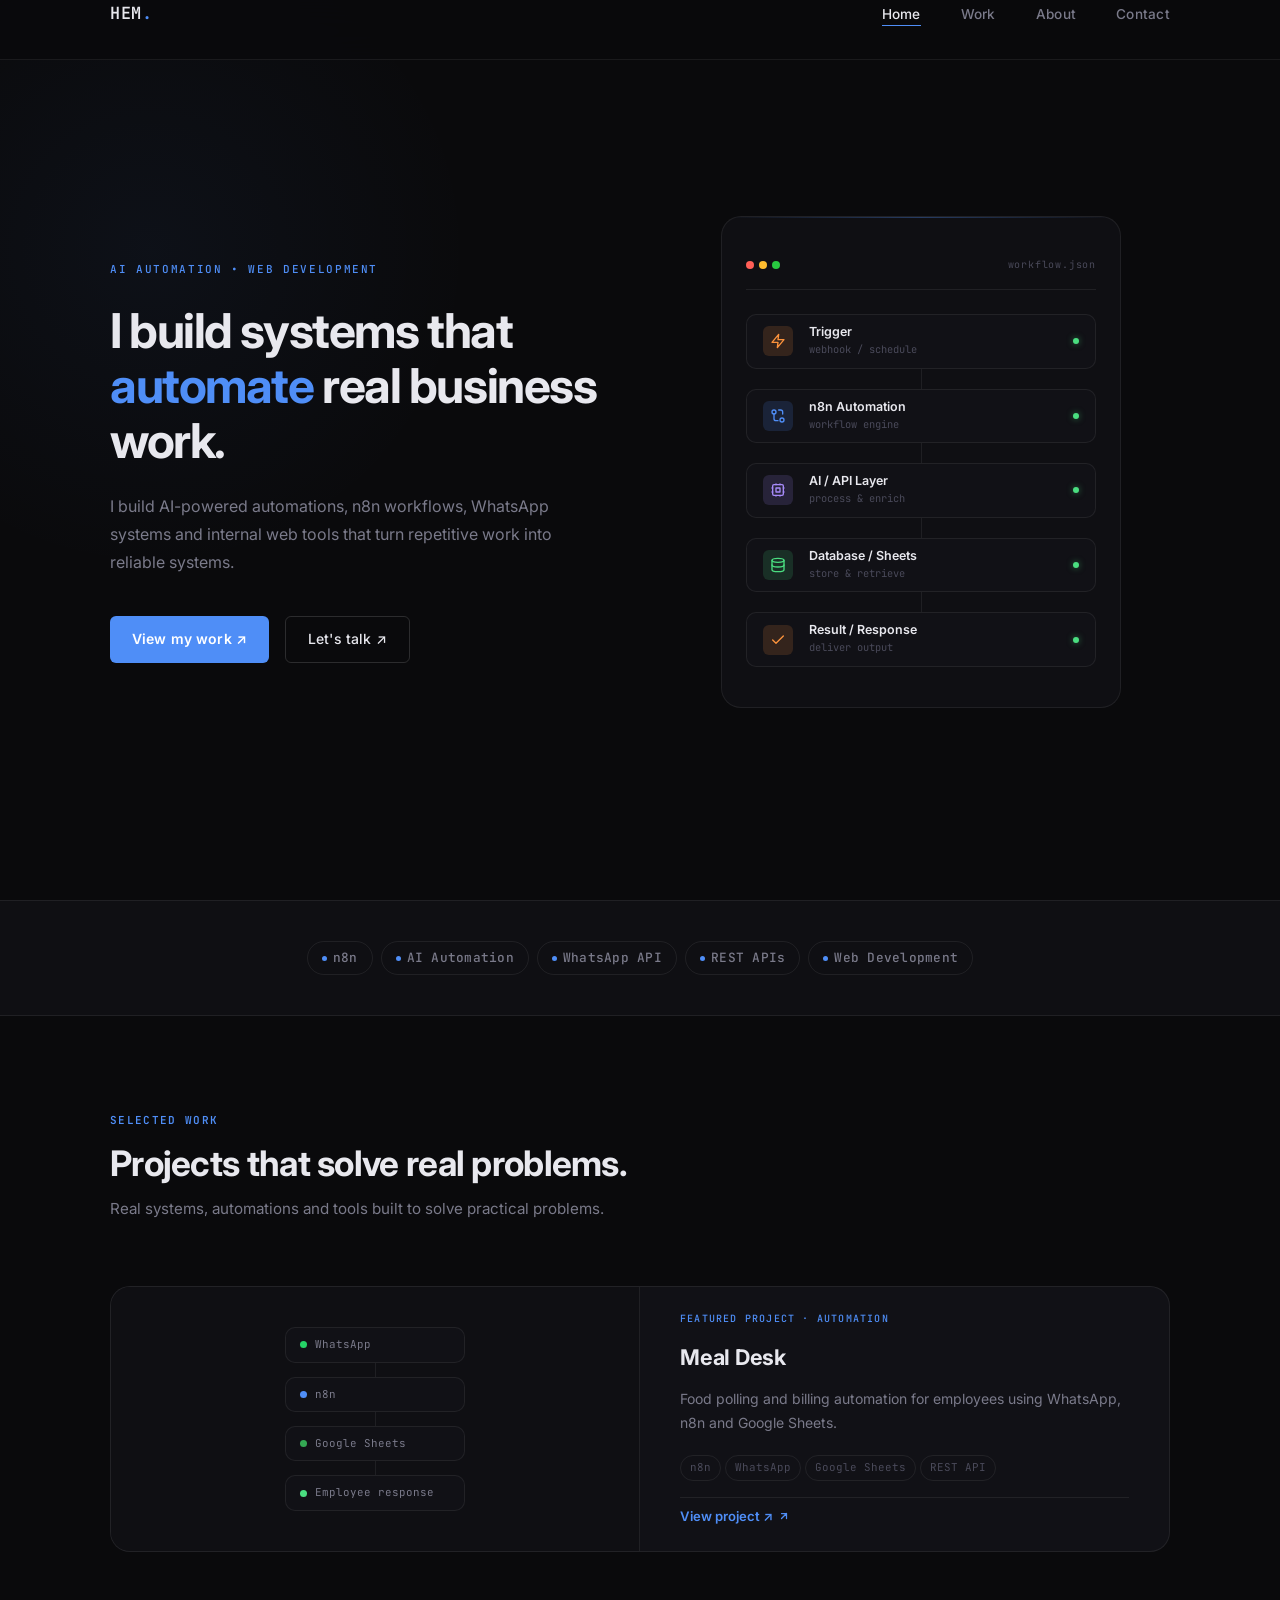
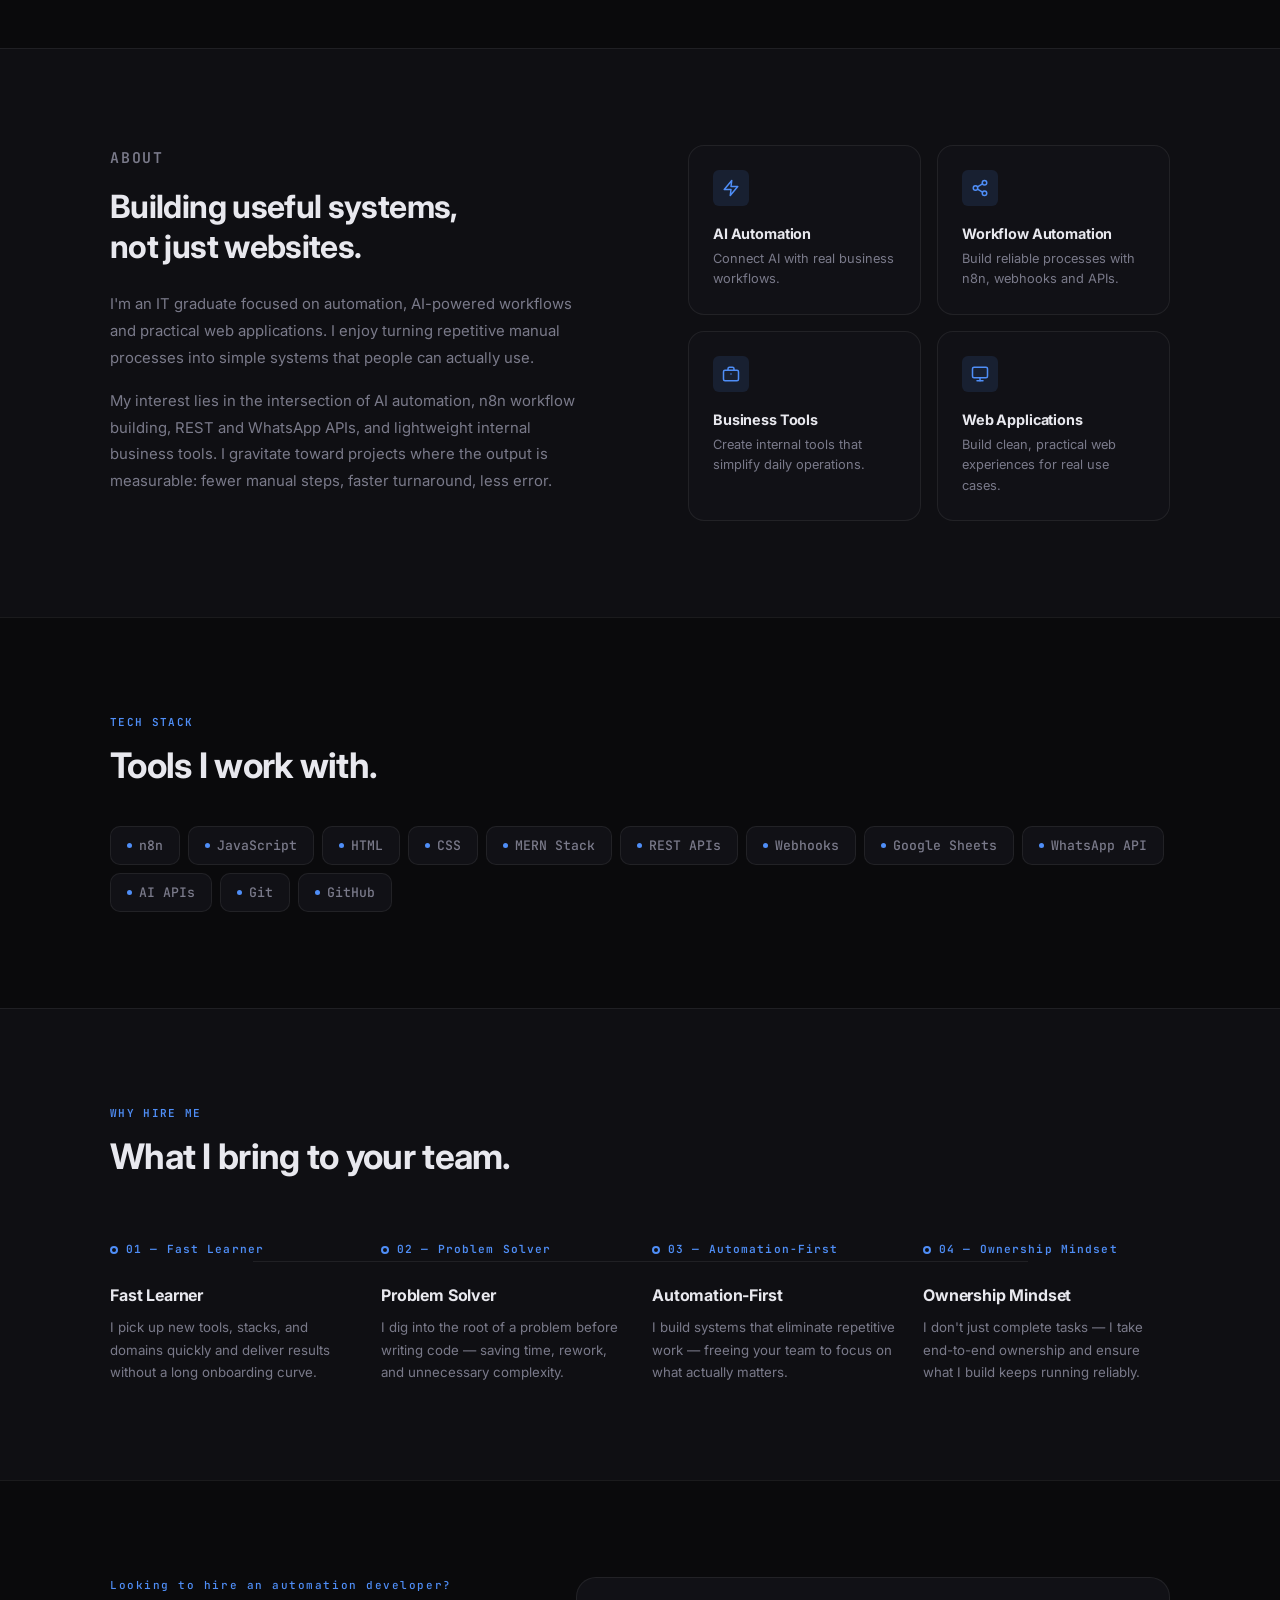
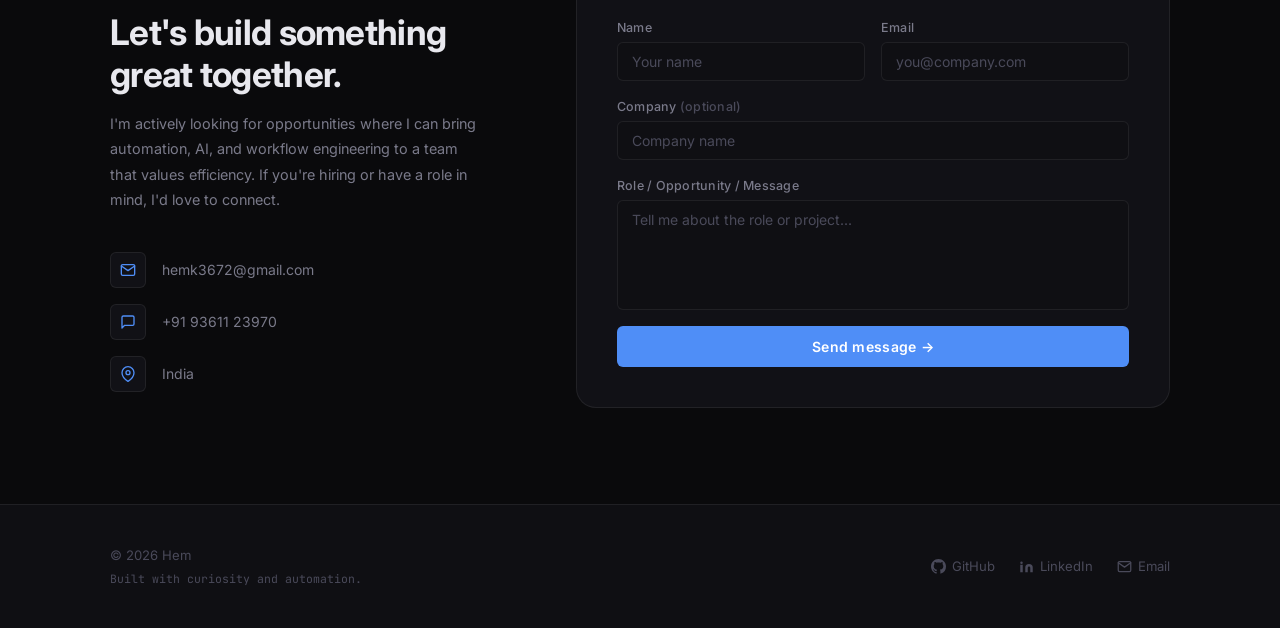
==== commit afdc312a: "Fix broken step-number divs in process section" ====
--- a/index.html
+++ b/index.html
@@ -425,7 +425,7 @@
     <div class="process-steps">
 
       <div class="process-step reveal" data-delay="0">
-        $101 — Fast Learner</div>
+        <div class="step-number">01 &mdash; Fast Learner</div>
         <div class="step-title">Fast Learner</div>
         <p class="step-desc">
           I pick up new tools, stacks, and domains quickly and deliver results without a long onboarding curve.
@@ -433,7 +433,7 @@
       </div>
 
       <div class="process-step reveal" data-delay="80">
-        $102 — Problem Solver</div>
+        <div class="step-number">02 &mdash; Problem Solver</div>
         <div class="step-title">Problem Solver</div>
         <p class="step-desc">
           I dig into the root of a problem before writing code — saving time, rework, and unnecessary complexity.
@@ -441,7 +441,7 @@
       </div>
 
       <div class="process-step reveal" data-delay="160">
-        $103 — Automation-First</div>
+        <div class="step-number">03 &mdash; Automation-First</div>
         <div class="step-title">Automation-First</div>
         <p class="step-desc">
           I build systems that eliminate repetitive work — freeing your team to focus on what actually matters.
@@ -449,7 +449,7 @@
       </div>
 
       <div class="process-step reveal" data-delay="240">
-        $104 — Ownership Mindset</div>
+        <div class="step-number">04 &mdash; Ownership Mindset</div>
         <div class="step-title">Ownership Mindset</div>
         <p class="step-desc">
           I don't just complete tasks — I take end-to-end ownership and ensure what I build keeps running reliably.
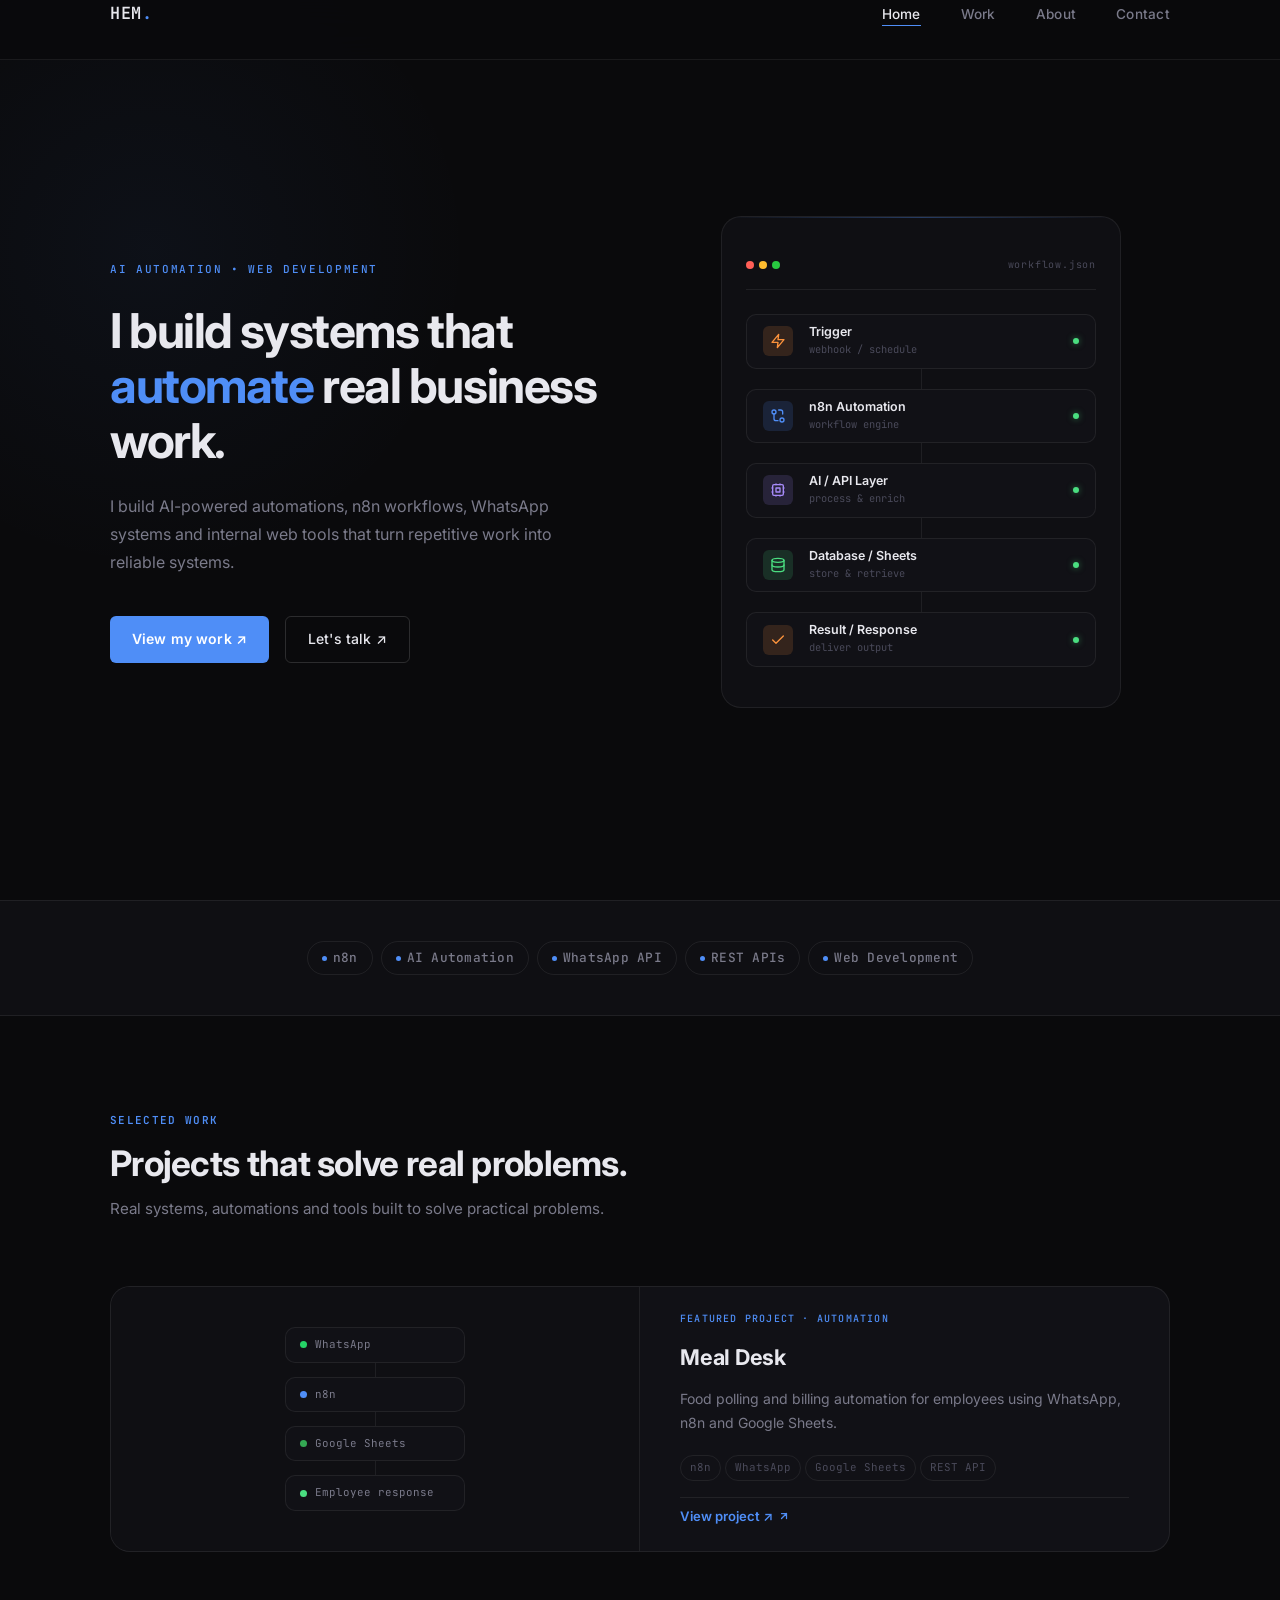
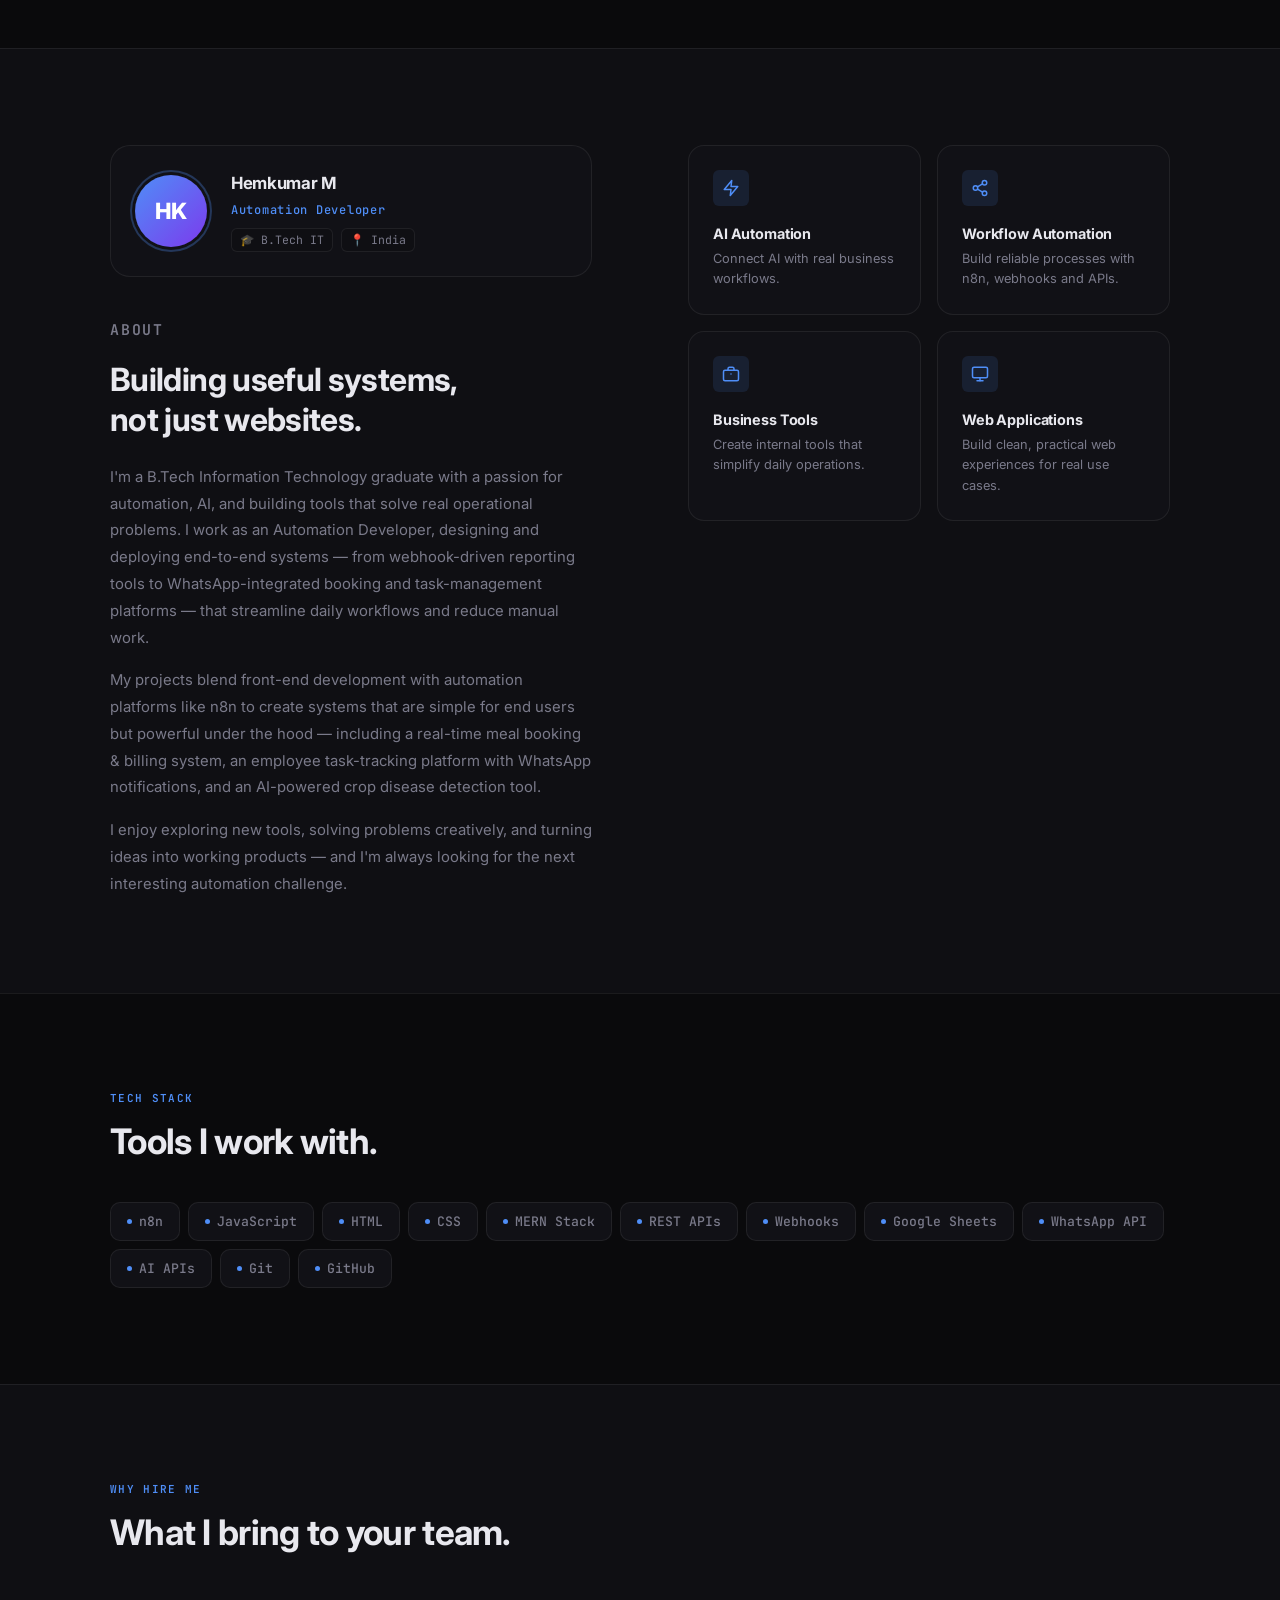
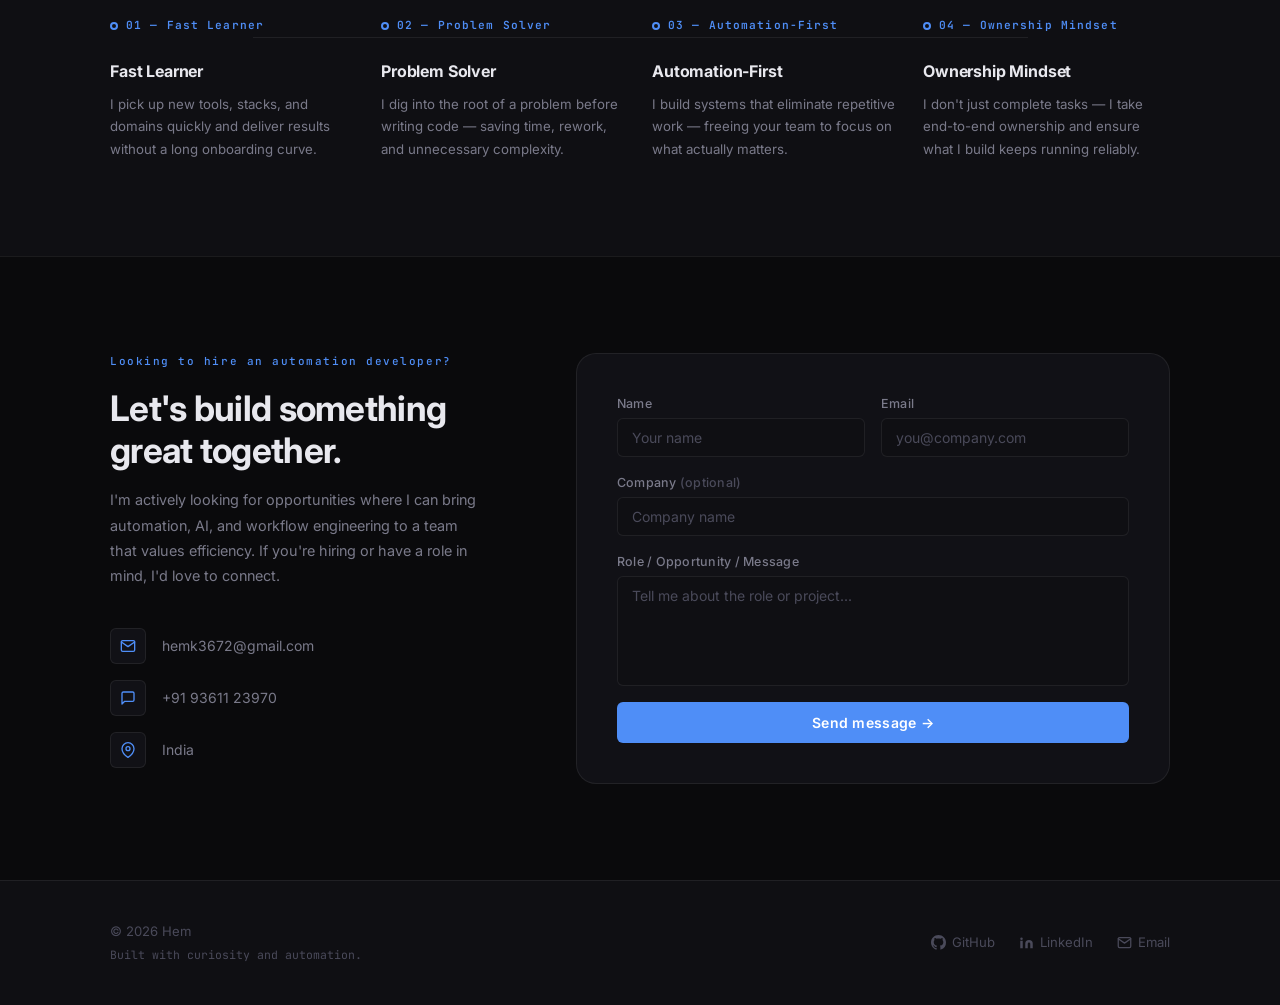
==== commit 3fbb0f36: "Add profile card with HK avatar and full bio in About section" ====
--- a/index.html
+++ b/index.html
@@ -306,19 +306,40 @@
   <div class="container">
     <div class="about-inner">
 
-      <!-- Left: text -->
+      <!-- Left: Profile card + bio -->
       <div class="about-text reveal">
-        <p class="section-label" style="margin-bottom:16px">About</p>
+
+        <!-- HK Avatar Card -->
+        <div class="profile-card">
+          <div class="profile-avatar" aria-hidden="true">HK</div>
+          <div class="profile-info">
+            <h3 class="profile-name">Hemkumar M</h3>
+            <span class="profile-role">Automation Developer</span>
+            <div class="profile-badges">
+              <span class="profile-badge">&#x1F393; B.Tech IT</span>
+              <span class="profile-badge">&#x1F4CD; India</span>
+            </div>
+          </div>
+        </div>
+
+        <p class="section-label" style="margin-bottom:16px;margin-top:var(--space-xl)">About</p>
         <h2 id="about-heading">Building useful systems,<br>not just websites.</h2>
         <p>
-          I'm an IT graduate focused on automation, AI-powered workflows and practical web
-          applications. I enjoy turning repetitive manual processes into simple systems that
-          people can actually use.
+          I&#39;m a B.Tech Information Technology graduate with a passion for automation, AI, and
+          building tools that solve real operational problems. I work as an Automation Developer,
+          designing and deploying end-to-end systems &mdash; from webhook-driven reporting tools to
+          WhatsApp-integrated booking and task-management platforms &mdash; that streamline daily
+          workflows and reduce manual work.
         </p>
         <p>
-          My interest lies in the intersection of AI automation, n8n workflow building, REST
-          and WhatsApp APIs, and lightweight internal business tools. I gravitate toward projects
-          where the output is measurable: fewer manual steps, faster turnaround, less error.
+          My projects blend front-end development with automation platforms like n8n to create
+          systems that are simple for end users but powerful under the hood &mdash; including a
+          real-time meal booking &amp; billing system, an employee task-tracking platform with
+          WhatsApp notifications, and an AI-powered crop disease detection tool.
+        </p>
+        <p>
+          I enjoy exploring new tools, solving problems creatively, and turning ideas into working
+          products &mdash; and I&#39;m always looking for the next interesting automation challenge.
         </p>
       </div>
 
@@ -486,7 +507,7 @@
                 <polyline points="22,6 12,13 2,6"/>
               </svg>
             </div>
-            <span>hemk3672@gmail.com</span>
+            <a href="https://mail.google.com/mail/?view=cm&fs=1&to=hemk3672@gmail.com" target="_blank" rel="noopener noreferrer" style="color:inherit;text-decoration:none;">hemk3672@gmail.com</a>
           </div>
 
           <div class="contact-item">
@@ -496,7 +517,7 @@
                 <path d="M21 15a2 2 0 0 1-2 2H7l-4 4V5a2 2 0 0 1 2-2h14a2 2 0 0 1 2 2z"/>
               </svg>
             </div>
-            <span>+91 93611 23970</span>
+            <a href="https://wa.me/919361123970" target="_blank" rel="noopener noreferrer" style="color:inherit;text-decoration:none;">+91 93611 23970</a>
           </div>
 
           <div class="contact-item">
@@ -577,7 +598,7 @@
           </svg>
           LinkedIn
         </a>
-        <a href="mailto:hemk3672@gmail.com" id="link-email-footer" aria-label="Email">
+        <a href="https://mail.google.com/mail/?view=cm&fs=1&to=hemk3672@gmail.com" target="_blank" rel="noopener noreferrer" id="link-email-footer" aria-label="Email">
           <!-- Mail -->
           <svg width="15" height="15" viewBox="0 0 24 24" fill="none" stroke="currentColor" stroke-width="2" stroke-linecap="round" stroke-linejoin="round" aria-hidden="true">
             <path d="M4 4h16c1.1 0 2 .9 2 2v12c0 1.1-.9 2-2 2H4c-1.1 0-2-.9-2-2V6c0-1.1.9-2 2-2z"/>
--- a/style.css
+++ b/style.css
@@ -1,4 +1,4 @@
-/* ============================================================
+﻿/* ============================================================
    HEM PORTFOLIO — style.css
    ============================================================ */
 
@@ -871,6 +871,75 @@
 
 .about-text p:last-child { margin-bottom: 0; }
 
+
+/* ============================================================
+   PROFILE CARD (About section)
+   ============================================================ */
+.profile-card {
+  display: flex;
+  align-items: center;
+  gap: var(--space-lg);
+  background: var(--bg-card);
+  border: 1px solid var(--border);
+  border-radius: var(--radius-xl);
+  padding: var(--space-lg);
+  margin-bottom: var(--space-xl);
+}
+
+.profile-avatar {
+  width: 72px;
+  height: 72px;
+  border-radius: 50%;
+  background: linear-gradient(135deg, var(--accent) 0%, #7c3aed 100%);
+  display: flex;
+  align-items: center;
+  justify-content: center;
+  font-size: 1.4rem;
+  font-weight: 800;
+  color: #fff;
+  letter-spacing: -0.02em;
+  flex-shrink: 0;
+  box-shadow: 0 0 0 3px var(--bg-card), 0 0 0 5px rgba(79,142,247,0.3);
+}
+
+.profile-info {
+  display: flex;
+  flex-direction: column;
+  gap: 4px;
+}
+
+.profile-name {
+  font-size: 1.05rem;
+  font-weight: 700;
+  color: var(--text-primary);
+  letter-spacing: -0.02em;
+}
+
+.profile-role {
+  font-family: var(--font-mono);
+  font-size: 0.75rem;
+  color: var(--accent);
+  font-weight: 500;
+  letter-spacing: 0.06em;
+}
+
+.profile-badges {
+  display: flex;
+  gap: var(--space-sm);
+  margin-top: 4px;
+  flex-wrap: wrap;
+}
+
+.profile-badge {
+  font-size: 0.72rem;
+  background: var(--bg-elevated);
+  border: 1px solid var(--border);
+  border-radius: var(--radius-sm);
+  padding: 2px 8px;
+  color: var(--text-secondary);
+  font-family: var(--font-mono);
+}
+
 /* Capability cards */
 .capabilities-grid {
   display: grid;
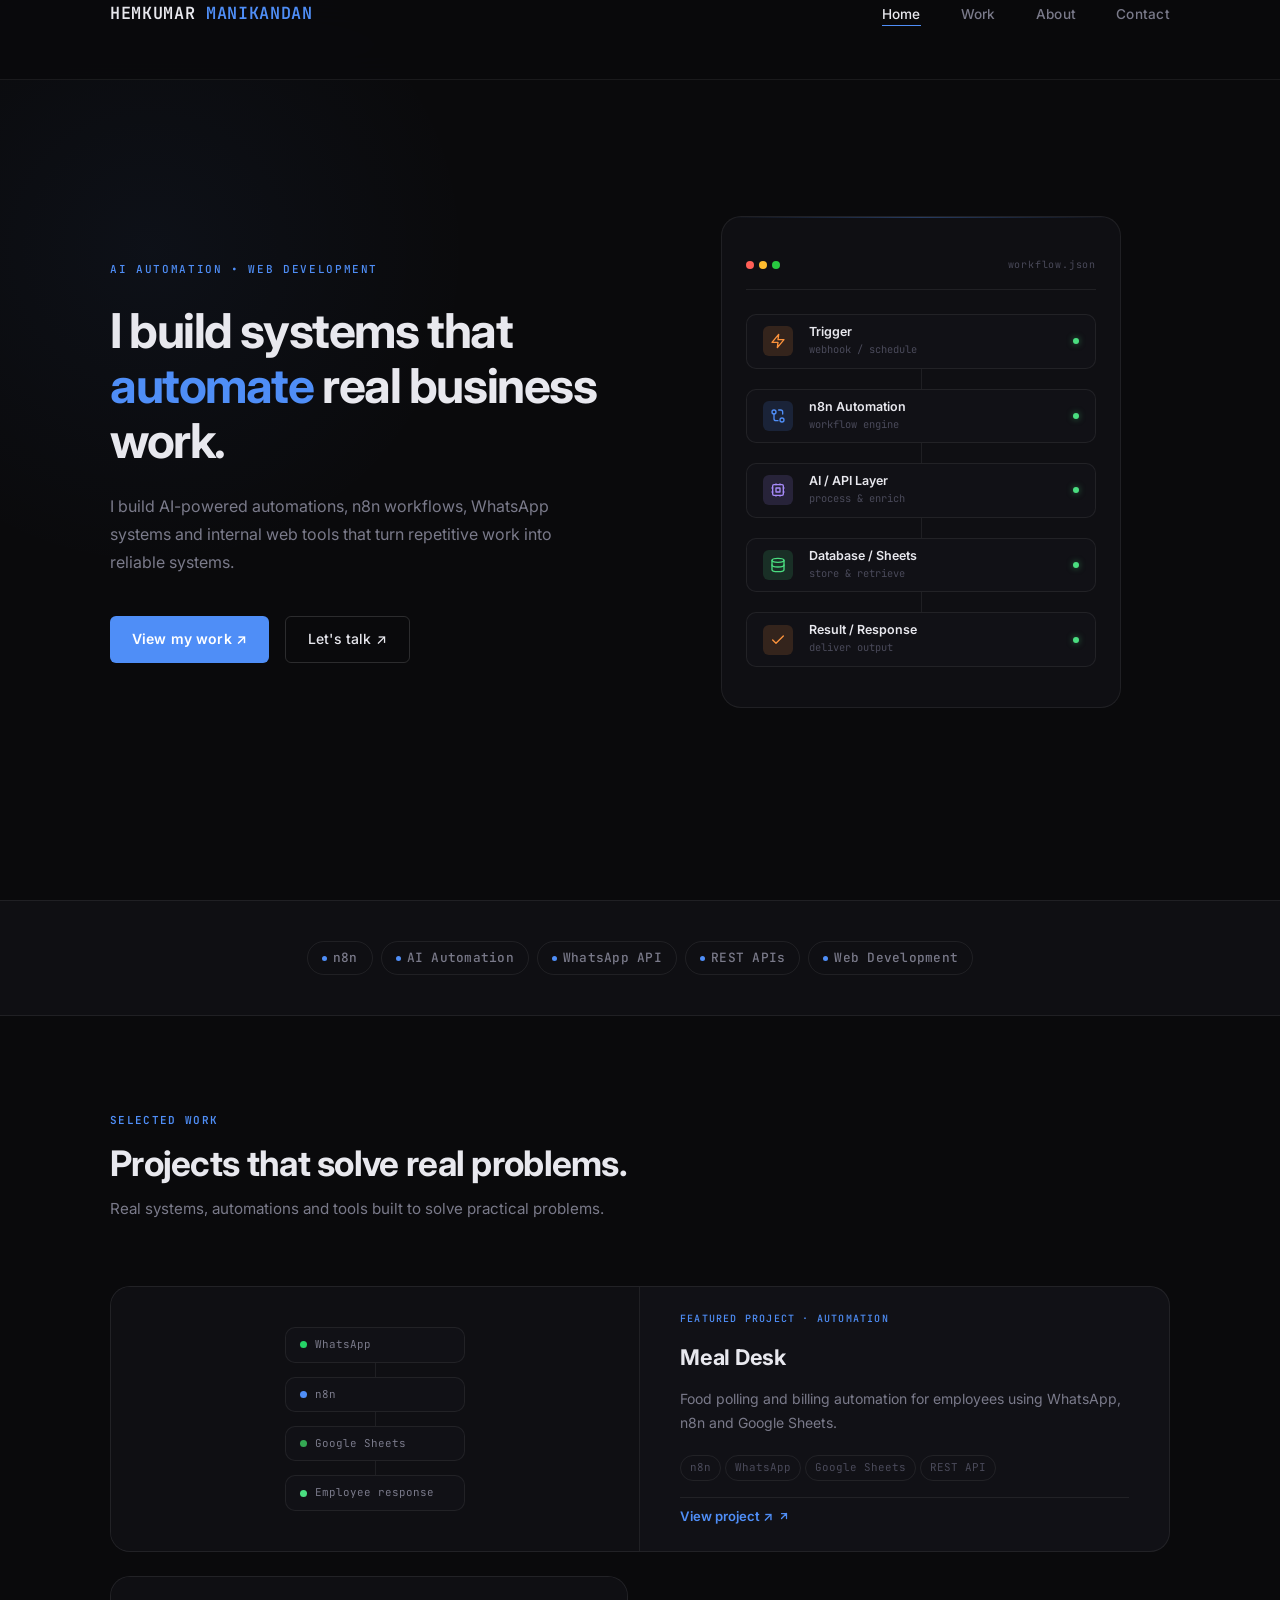
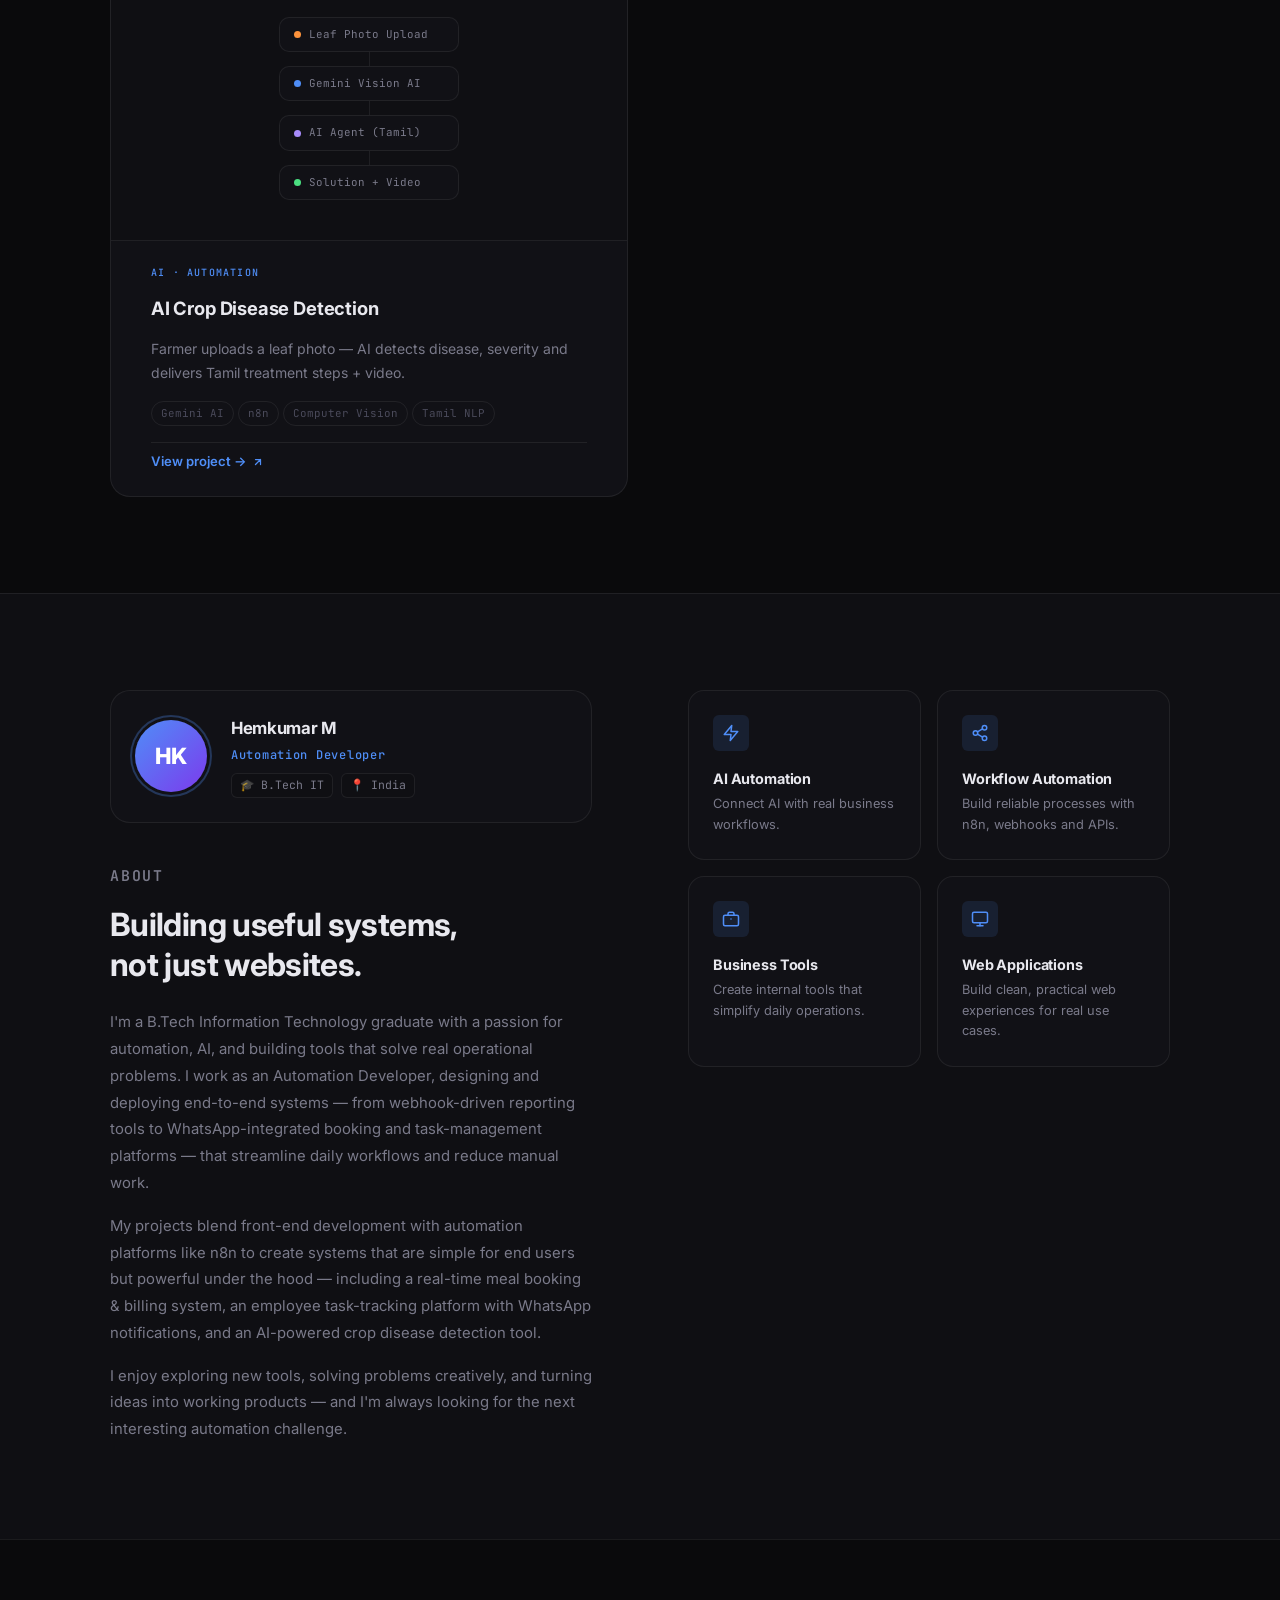
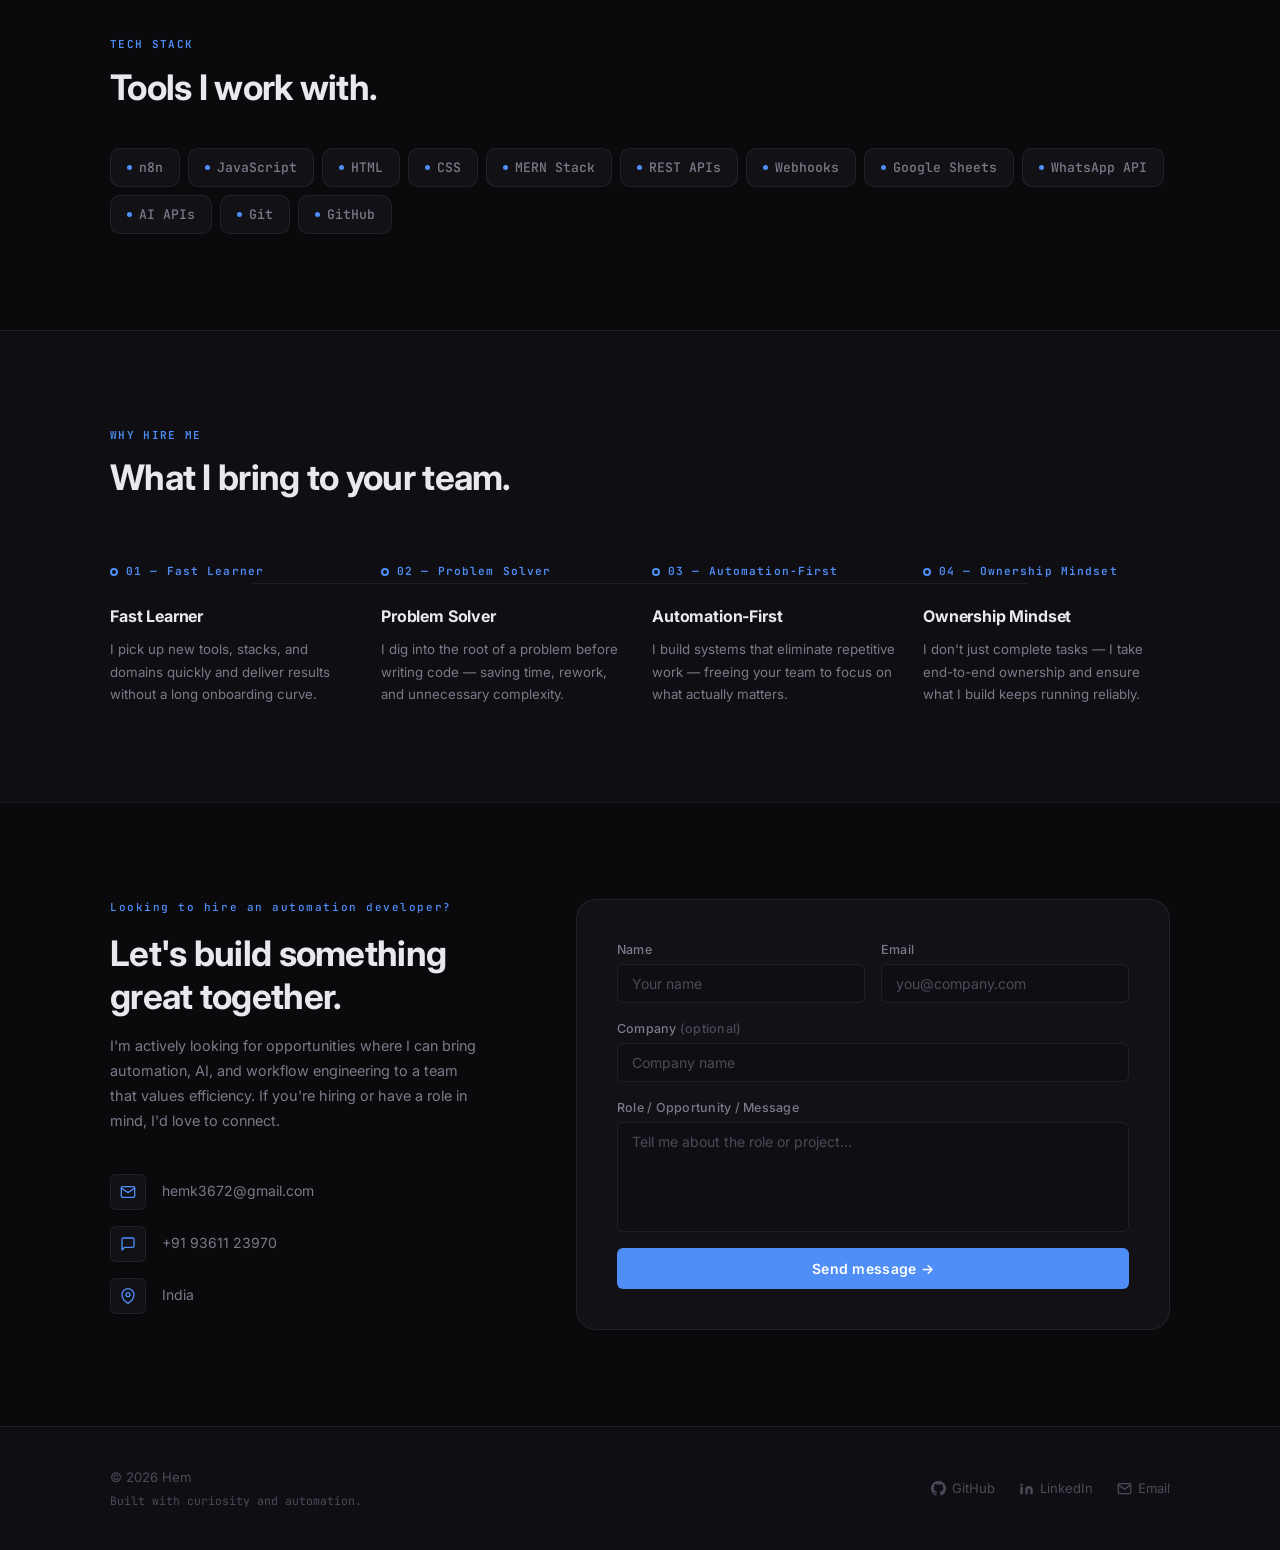
==== commit c8c9c81d: "Add AI Crop Disease Detection project - full workflow showcase page" ====
--- a/index.html
+++ b/index.html
@@ -23,7 +23,7 @@
     <div class="nav-inner">
 
       <!-- Logo -->
-      <a href="#hero" class="nav-logo" aria-label="Hem — home">HEM<span>.</span></a>
+      <a href="#hero" class="nav-logo" aria-label="Hemkumar Manikandan - home">HEMKUMAR <span>MANIKANDAN</span></a>
 
       <!-- Desktop links -->
       <ul class="nav-links" role="list">
@@ -284,6 +284,65 @@
             <!-- Route: /projects/meal-desk — interactive n8n workflow visualization -->
             <a href="projects/meal-desk/index.html" class="card-link" id="link-mealdesk">
               View project ↗
+              <svg width="12" height="12" viewBox="0 0 24 24" fill="none" stroke="currentColor" stroke-width="2.5" stroke-linecap="round" stroke-linejoin="round" aria-hidden="true">
+                <path d="M7 17L17 7M7 7h10v10"/>
+              </svg>
+            </a>
+          </div>
+        </div>
+
+      </article>
+
+
+      <!-- 🌿 PROJECT 2: AI Crop Disease Detection 🌿 -->
+      <article class="project-card reveal" data-delay="80" aria-labelledby="card-crop">
+
+        <!-- Preview: mini vertical workflow -->
+        <div class="card-preview">
+          <div class="mini-workflow" aria-hidden="true">
+
+            <div class="mini-wf-node">
+              <span class="mini-wf-dot" style="background:#fb923c"></span>
+              <span class="mini-wf-label">Leaf Photo Upload</span>
+            </div>
+            <div class="mini-wf-connector"></div>
+
+            <div class="mini-wf-node">
+              <span class="mini-wf-dot" style="background:#4f8ef7"></span>
+              <span class="mini-wf-label">Gemini Vision AI</span>
+            </div>
+            <div class="mini-wf-connector"></div>
+
+            <div class="mini-wf-node">
+              <span class="mini-wf-dot" style="background:#a78bfa"></span>
+              <span class="mini-wf-label">AI Agent (Tamil)</span>
+            </div>
+            <div class="mini-wf-connector"></div>
+
+            <div class="mini-wf-node">
+              <span class="mini-wf-dot" style="background:#4ade80"></span>
+              <span class="mini-wf-label">Solution + Video</span>
+            </div>
+
+          </div>
+        </div>
+
+        <!-- Body -->
+        <div class="card-body">
+          <span class="card-category">AI &middot; Automation</span>
+          <h3 class="card-title" id="card-crop">AI Crop Disease Detection</h3>
+          <p class="card-desc">
+            Farmer uploads a leaf photo &mdash; AI detects disease, severity and delivers Tamil treatment steps + video.
+          </p>
+          <div class="card-tags">
+            <span class="tag">Gemini AI</span>
+            <span class="tag">n8n</span>
+            <span class="tag">Computer Vision</span>
+            <span class="tag">Tamil NLP</span>
+          </div>
+          <div class="card-footer">
+            <a href="projects/crop-disease/index.html" class="card-link" id="link-crop">
+              View project →
               <svg width="12" height="12" viewBox="0 0 24 24" fill="none" stroke="currentColor" stroke-width="2.5" stroke-linecap="round" stroke-linejoin="round" aria-hidden="true">
                 <path d="M7 17L17 7M7 7h10v10"/>
               </svg>
--- a/style.css
+++ b/style.css
@@ -1,4 +1,4 @@
-﻿/* ============================================================
+/* ============================================================
    HEM PORTFOLIO — style.css
    ============================================================ */
 
@@ -134,7 +134,7 @@
   left: 0;
   right: 0;
   z-index: 1000;
-  height: 60px;
+  height: 80px;
   background: var(--bg-nav);
   border-bottom: 1px solid var(--border);
   backdrop-filter: blur(16px);
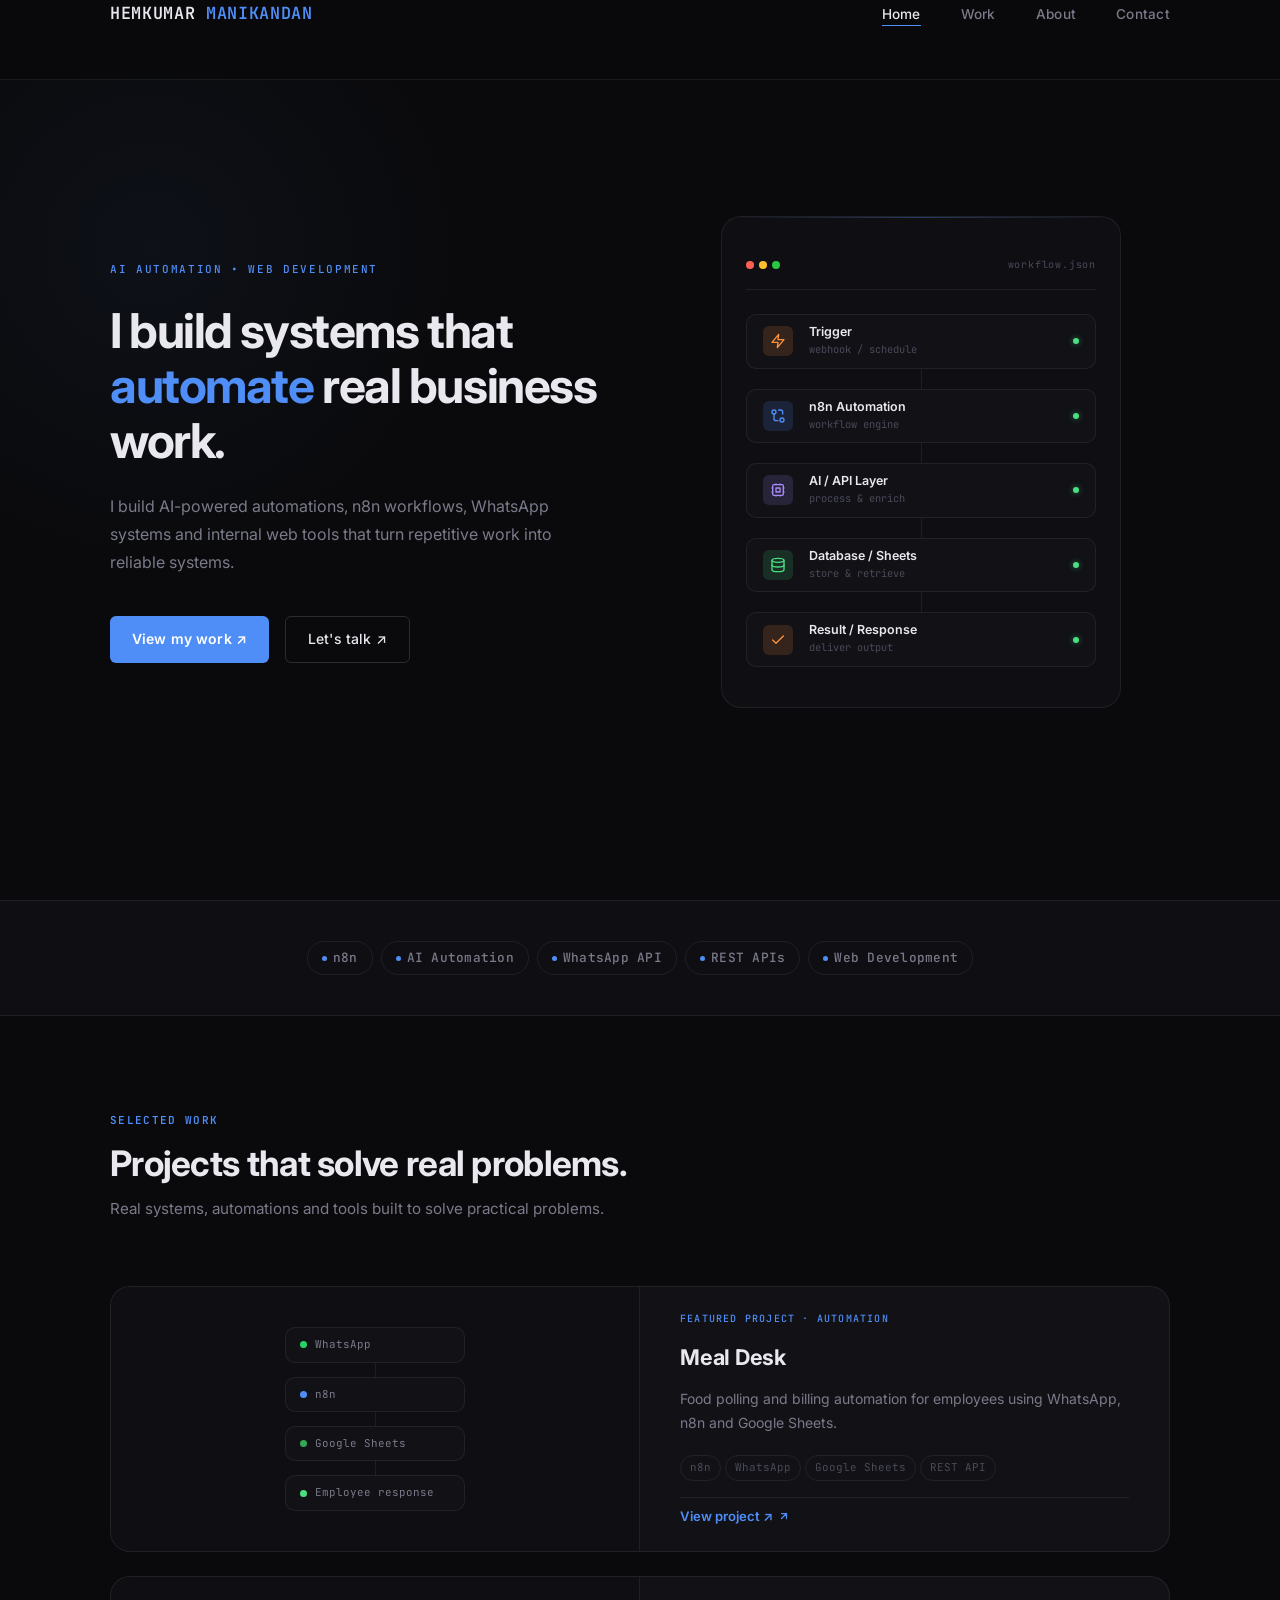
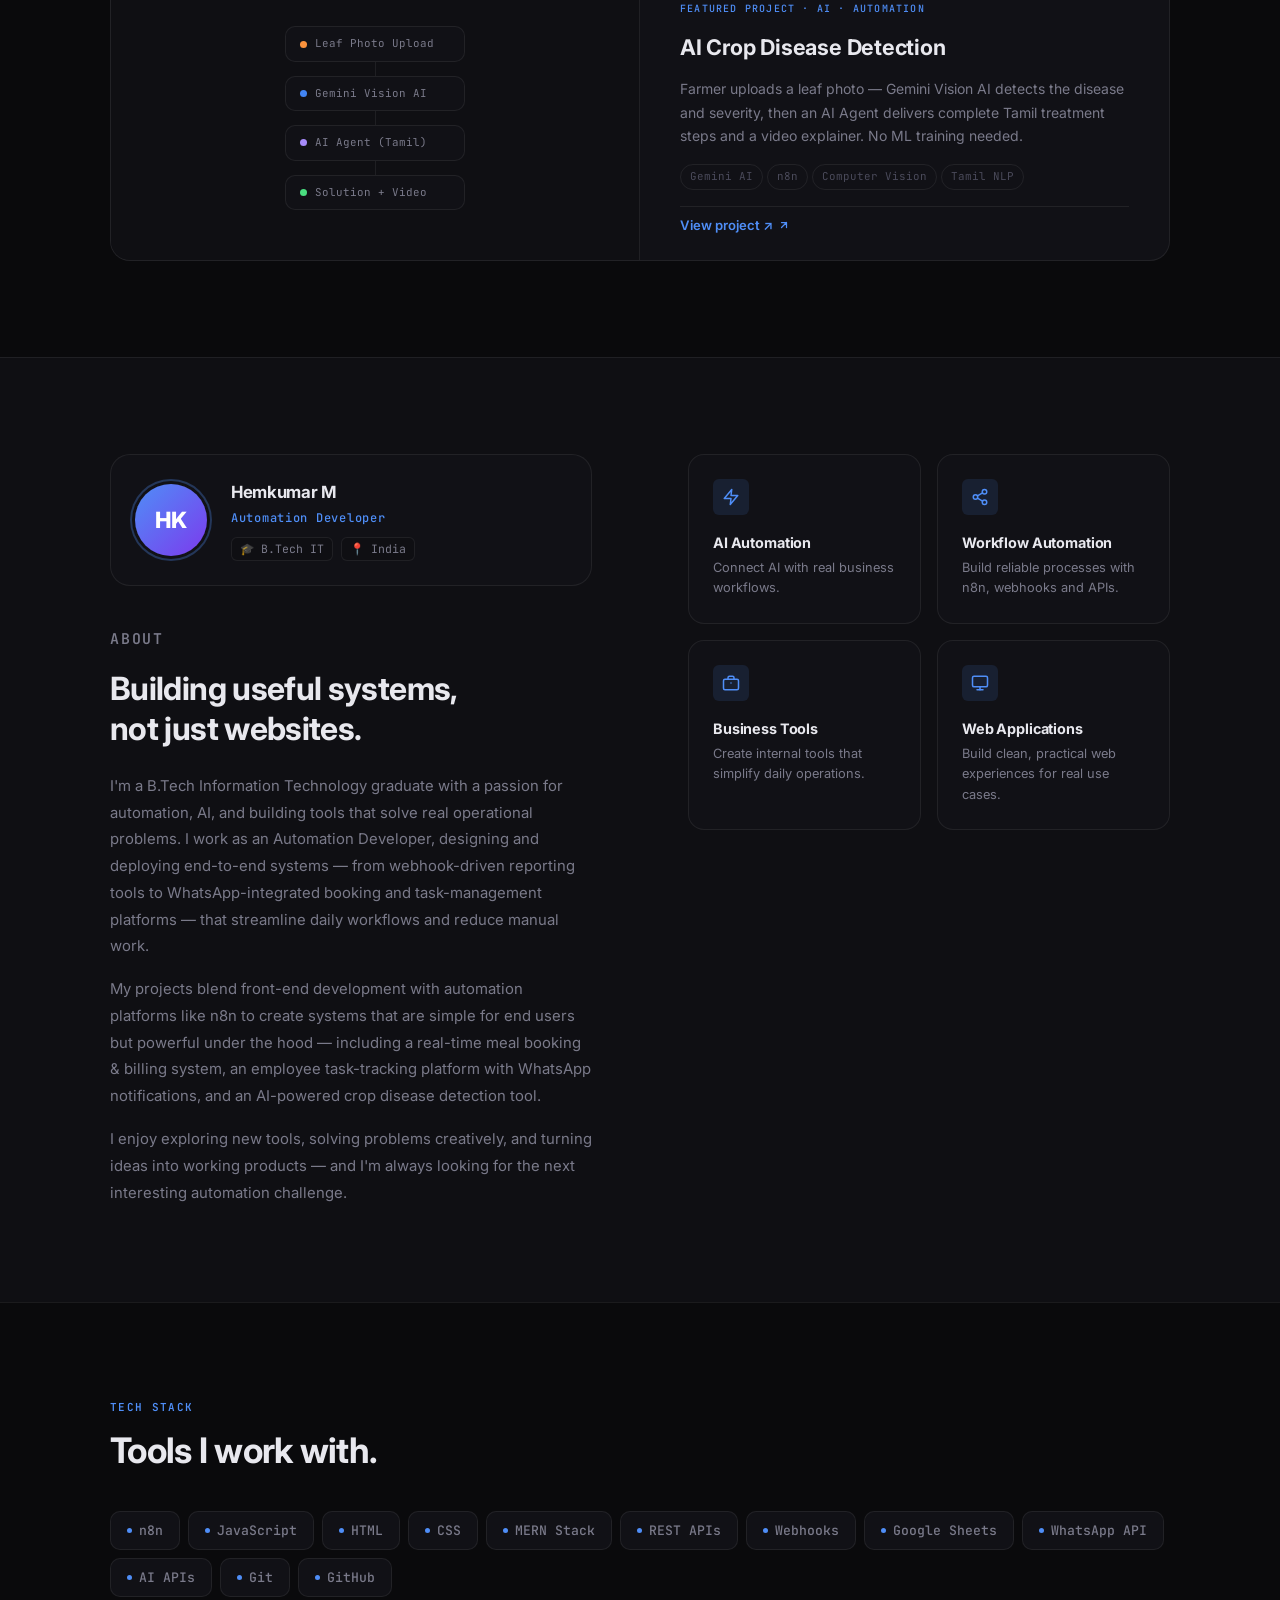
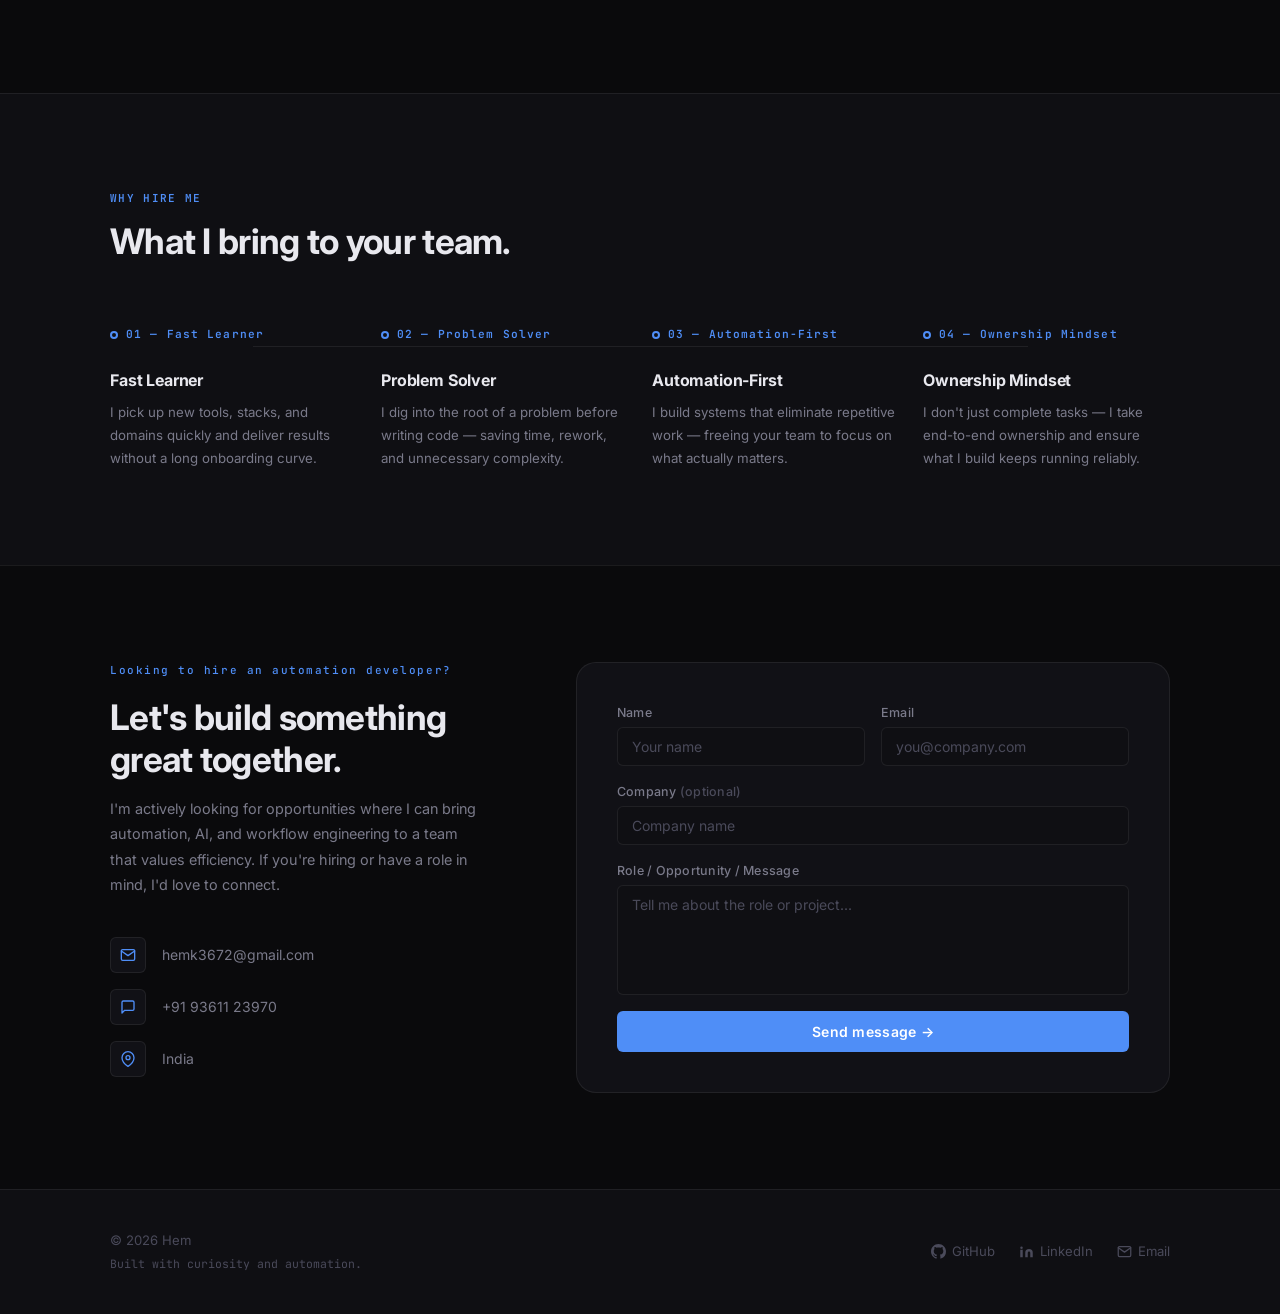
==== commit 49d74189: "Make crop disease card featured layout same as Meal Desk" ====
--- a/index.html
+++ b/index.html
@@ -295,7 +295,7 @@
 
 
       <!-- 🌿 PROJECT 2: AI Crop Disease Detection 🌿 -->
-      <article class="project-card reveal" data-delay="80" aria-labelledby="card-crop">
+      <article class="project-card featured reveal" data-delay="80" aria-labelledby="card-crop">
 
         <!-- Preview: mini vertical workflow -->
         <div class="card-preview">
@@ -308,7 +308,7 @@
             <div class="mini-wf-connector"></div>
 
             <div class="mini-wf-node">
-              <span class="mini-wf-dot" style="background:#4f8ef7"></span>
+              <span class="mini-wf-dot" style="background:#4285f4"></span>
               <span class="mini-wf-label">Gemini Vision AI</span>
             </div>
             <div class="mini-wf-connector"></div>
@@ -329,10 +329,10 @@
 
         <!-- Body -->
         <div class="card-body">
-          <span class="card-category">AI &middot; Automation</span>
+          <span class="card-category">Featured project &middot; AI &middot; Automation</span>
           <h3 class="card-title" id="card-crop">AI Crop Disease Detection</h3>
           <p class="card-desc">
-            Farmer uploads a leaf photo &mdash; AI detects disease, severity and delivers Tamil treatment steps + video.
+            Farmer uploads a leaf photo &mdash; Gemini Vision AI detects the disease and severity, then an AI Agent delivers complete Tamil treatment steps and a video explainer. No ML training needed.
           </p>
           <div class="card-tags">
             <span class="tag">Gemini AI</span>
@@ -342,7 +342,7 @@
           </div>
           <div class="card-footer">
             <a href="projects/crop-disease/index.html" class="card-link" id="link-crop">
-              View project →
+              View project &#8599;
               <svg width="12" height="12" viewBox="0 0 24 24" fill="none" stroke="currentColor" stroke-width="2.5" stroke-linecap="round" stroke-linejoin="round" aria-hidden="true">
                 <path d="M7 17L17 7M7 7h10v10"/>
               </svg>
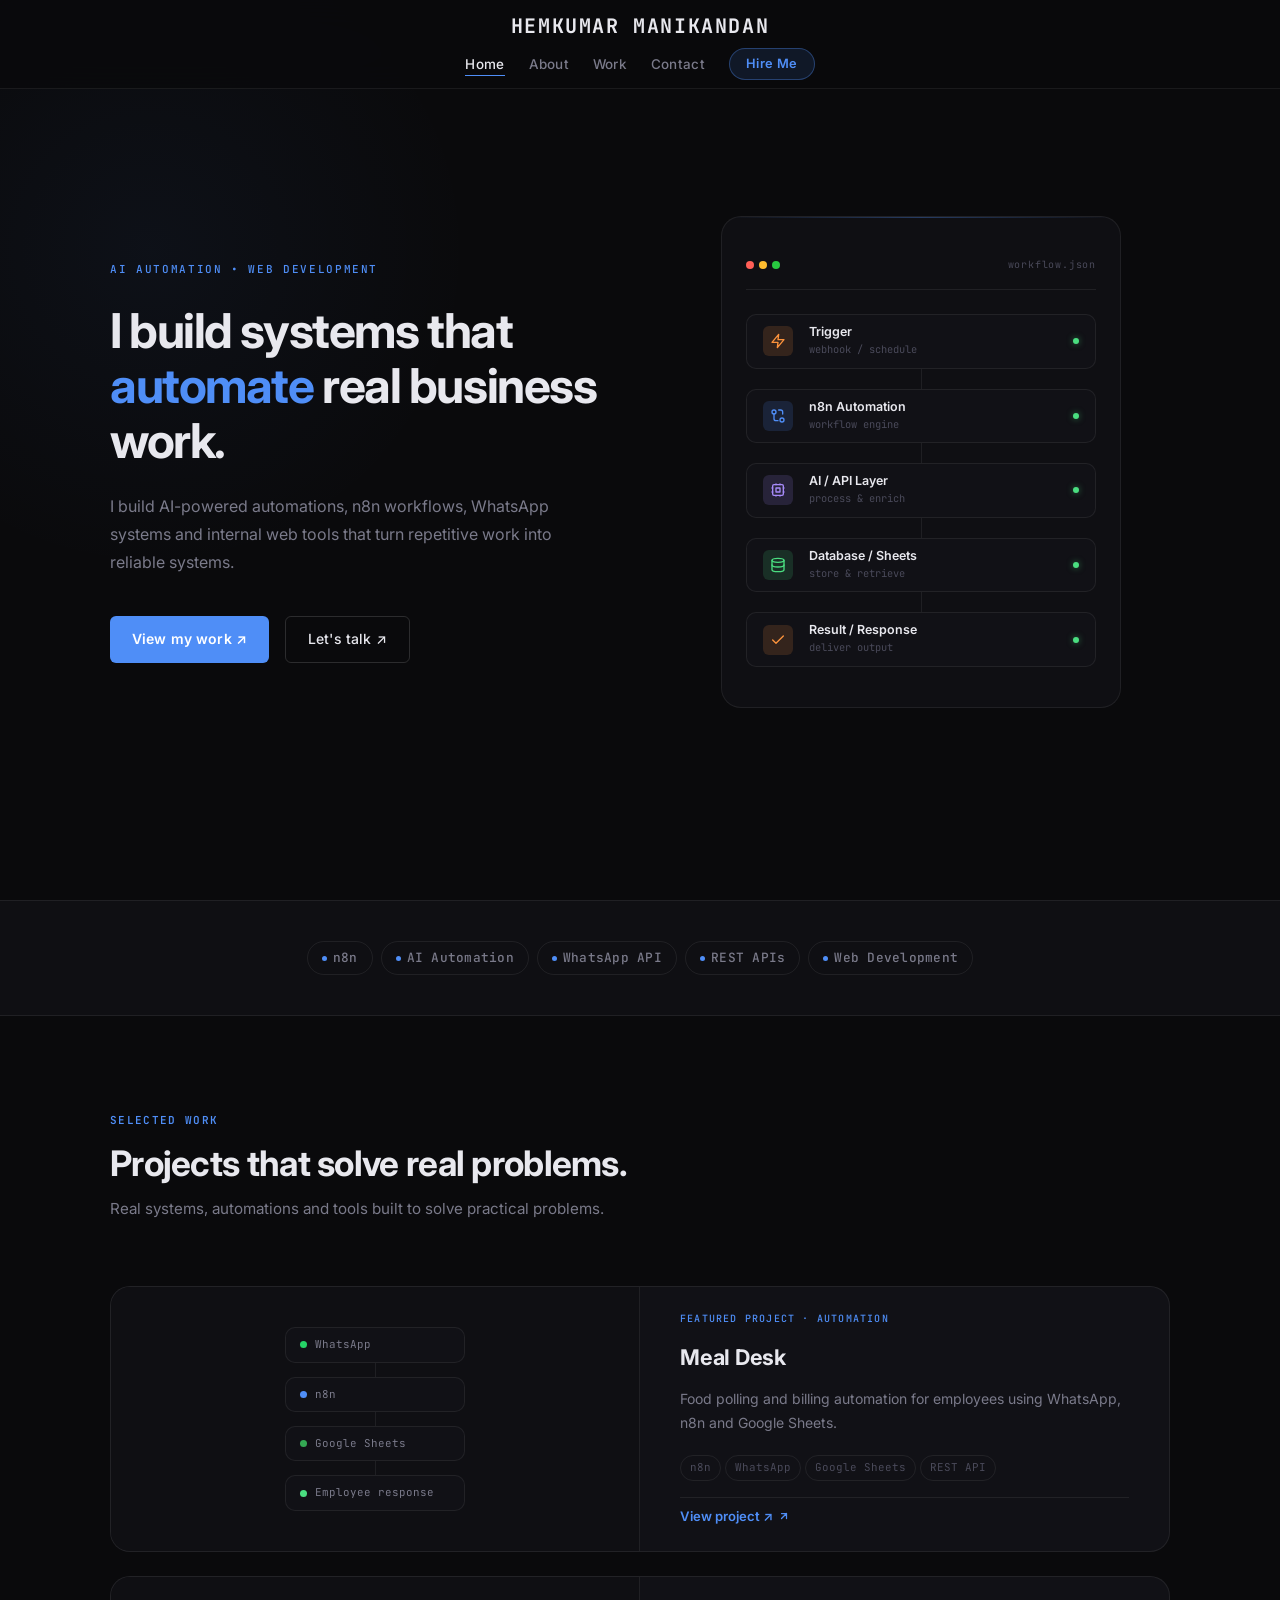
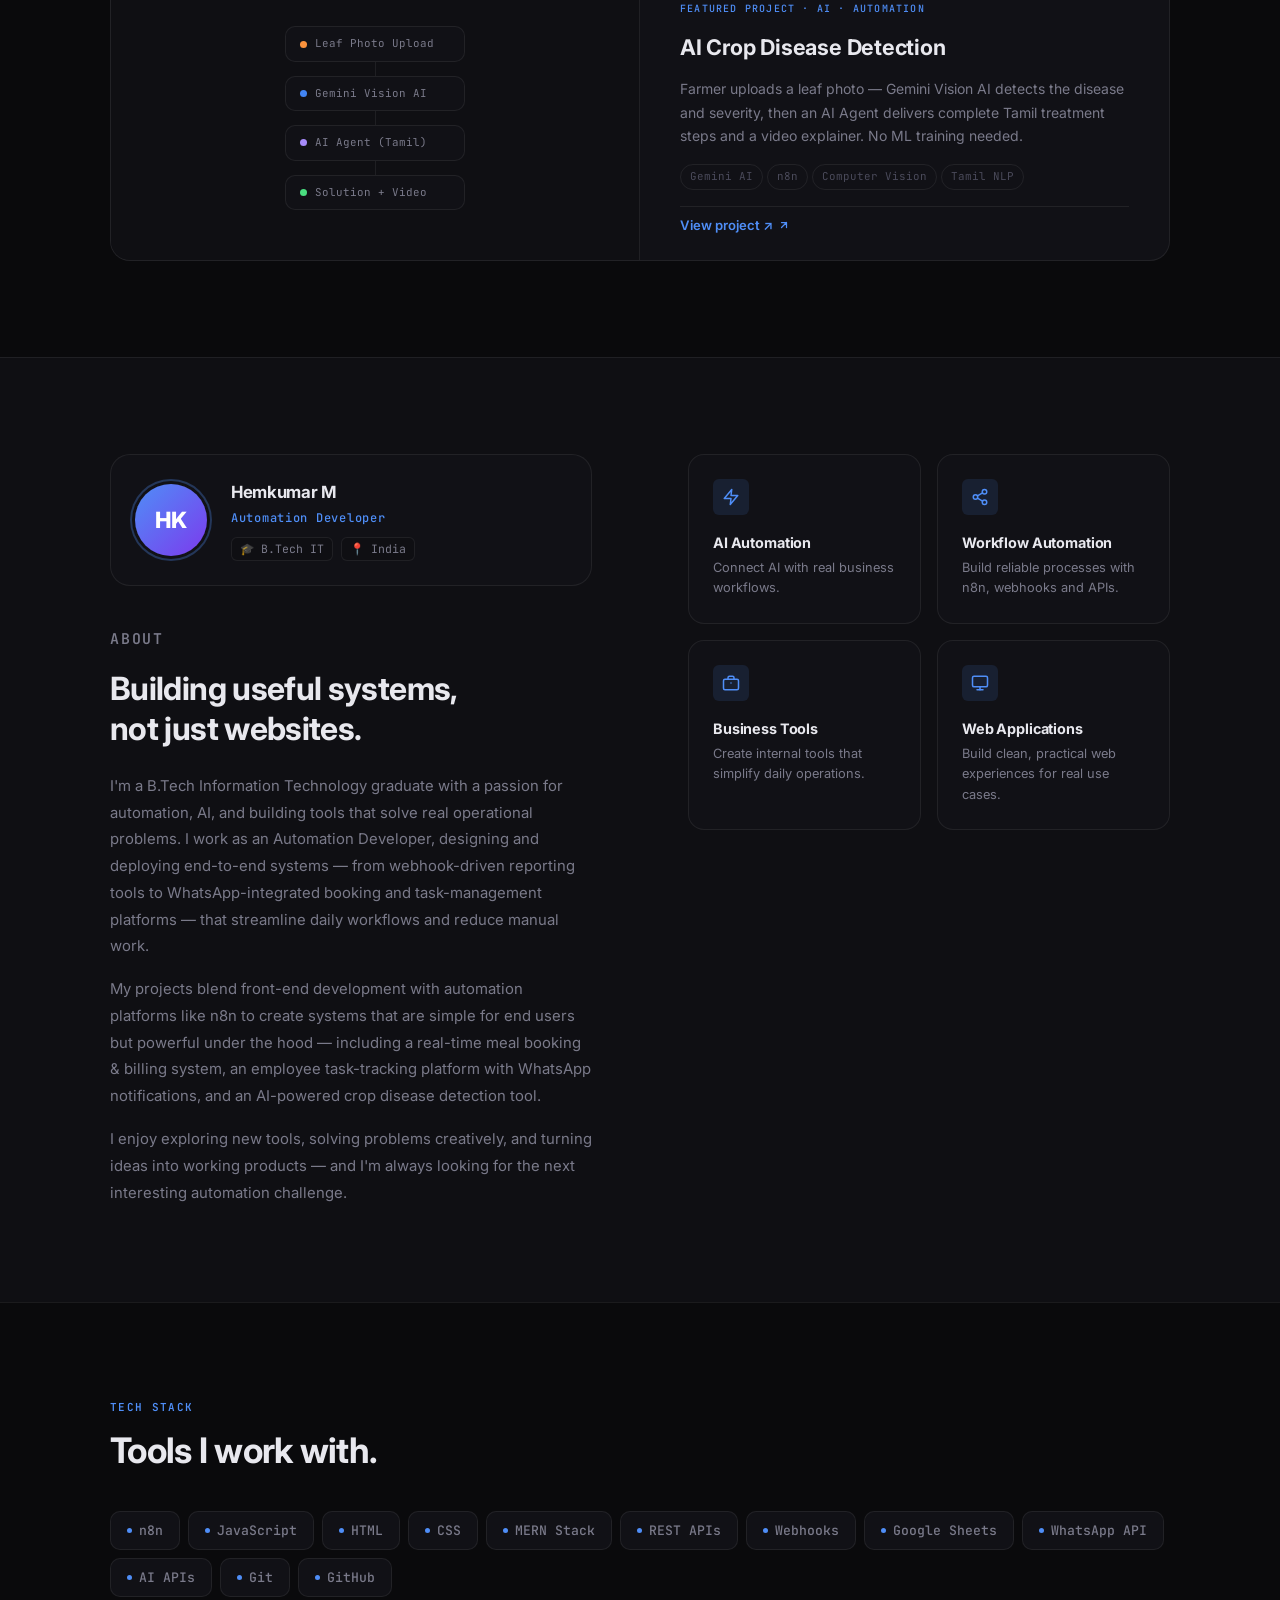
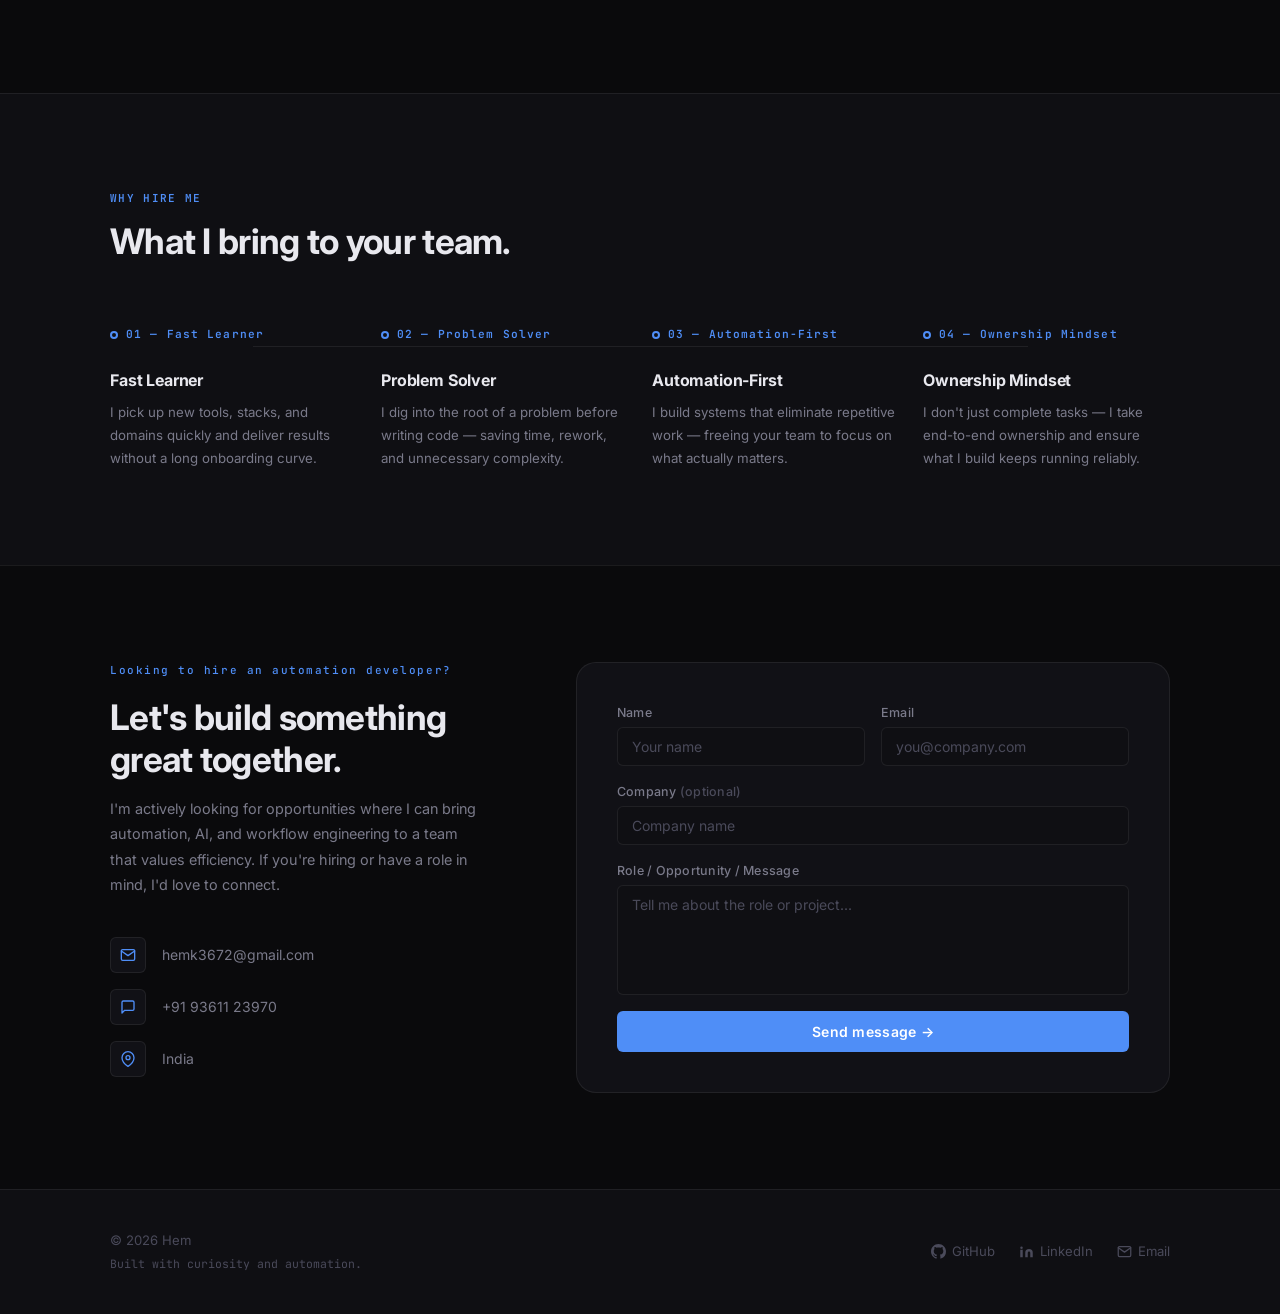
==== commit 64fc6354: "fix: navbar redesign - centered 2-row layout, fix nav order, add Hire Me CTA, fix crop disease run b" ====
--- a/index.html
+++ b/index.html
@@ -1,4 +1,4 @@
-﻿<!DOCTYPE html>
+<!DOCTYPE html>
 <html lang="en">
 <head>
   <meta charset="UTF-8" />
@@ -20,20 +20,23 @@
      ============================================================ -->
 <nav id="navbar" role="navigation" aria-label="Main navigation">
   <div class="container">
-    <div class="nav-inner">
-
-      <!-- Logo -->
-      <a href="#hero" class="nav-logo" aria-label="Hemkumar Manikandan - home">HEMKUMAR <span>MANIKANDAN</span></a>
-
-      <!-- Desktop links -->
+
+    <!-- Row 1: Logo centered -->
+    <div class="nav-logo-row">
+      <a href="#hero" class="nav-logo" aria-label="Hemkumar Manikandan - home">HEMKUMAR MANIKANDAN</a>
+    </div>
+
+    <!-- Row 2: Links + CTA centered -->
+    <div class="nav-links-row">
       <ul class="nav-links" role="list">
-        <li><a href="#hero"    class="active">Home</a></li>
+        <li><a href="#hero" class="active">Home</a></li>
+        <li><a href="#about">About</a></li>
         <li><a href="#work">Work</a></li>
-        <li><a href="#about">About</a></li>
         <li><a href="#contact">Contact</a></li>
       </ul>
-
-      <!-- Hamburger -->
+      <a href="#contact" class="nav-cta">Hire Me</a>
+
+      <!-- Hamburger (mobile only) -->
       <button
         id="nav-hamburger"
         class="nav-hamburger"
@@ -45,17 +48,18 @@
         <span></span>
         <span></span>
       </button>
-
-    </div>
+    </div>
+
   </div>
 </nav>
 
 <!-- Mobile nav -->
 <nav id="nav-mobile" class="nav-mobile" role="navigation" aria-label="Mobile navigation">
   <a href="#hero">Home</a>
+  <a href="#about">About</a>
   <a href="#work">Work</a>
-  <a href="#about">About</a>
   <a href="#contact">Contact</a>
+  <a href="#contact" class="nav-mobile-cta">Hire Me</a>
 </nav>
 
 
--- a/style.css
+++ b/style.css
@@ -134,45 +134,54 @@
   left: 0;
   right: 0;
   z-index: 1000;
-  height: 80px;
   background: var(--bg-nav);
   border-bottom: 1px solid var(--border);
   backdrop-filter: blur(16px);
   -webkit-backdrop-filter: blur(16px);
   transition: border-color var(--transition);
+  padding: 10px 0 8px;
 }
 
 #navbar.scrolled {
   border-bottom-color: rgba(255,255,255,0.09);
 }
 
-.nav-inner {
-  height: 100%;
-  display: flex;
-  align-items: center;
-  justify-content: space-between;
+/* Row 1 — Logo centered */
+.nav-logo-row {
+  display: flex;
+  justify-content: center;
+  align-items: center;
+  margin-bottom: 6px;
 }
 
 .nav-logo {
   font-family: var(--font-mono);
-  font-size: 1.05rem;
-  font-weight: 600;
-  color: var(--text-primary);
-  letter-spacing: 0.04em;
-}
-
-.nav-logo span {
-  color: var(--accent);
+  font-size: 1.25rem;
+  font-weight: 700;
+  color: var(--text-primary);
+  letter-spacing: 0.08em;
+  text-transform: uppercase;
+  transition: opacity var(--transition);
+}
+
+.nav-logo:hover { opacity: 0.8; }
+
+/* Row 2 — Links + CTA centered */
+.nav-links-row {
+  display: flex;
+  justify-content: center;
+  align-items: center;
+  gap: var(--space-lg);
 }
 
 .nav-links {
   display: flex;
   align-items: center;
-  gap: var(--space-xl);
+  gap: var(--space-lg);
 }
 
 .nav-links a {
-  font-size: 0.85rem;
+  font-size: 0.84rem;
   font-weight: 500;
   color: var(--text-secondary);
   letter-spacing: 0.02em;
@@ -202,6 +211,28 @@
   width: 100%;
 }
 
+/* Hire Me CTA */
+.nav-cta {
+  display: inline-flex;
+  align-items: center;
+  padding: 5px 16px;
+  border-radius: 100px;
+  font-size: 0.8rem;
+  font-weight: 600;
+  color: var(--accent);
+  border: 1px solid var(--accent-border);
+  background: var(--accent-dim);
+  letter-spacing: 0.03em;
+  transition: background var(--transition), color var(--transition), border-color var(--transition), box-shadow var(--transition);
+}
+
+.nav-cta:hover {
+  background: var(--accent);
+  color: #fff;
+  border-color: var(--accent);
+  box-shadow: 0 0 14px 2px var(--accent-glow);
+}
+
 /* Hamburger */
 .nav-hamburger {
   display: none;
@@ -229,7 +260,7 @@
 .nav-mobile {
   display: none;
   position: fixed;
-  top: 60px;
+  top: 72px;
   left: 0;
   right: 0;
   background: var(--bg-elevated);
@@ -254,12 +285,21 @@
 .nav-mobile a:last-child { border-bottom: none; }
 .nav-mobile a:hover, .nav-mobile a.active { color: var(--text-primary); }
 
+.nav-mobile-cta {
+  color: var(--accent) !important;
+  font-weight: 600 !important;
+}
+
+
+
+
 /* ============================================================
    HERO
    ============================================================ */
 #hero {
   padding-top: 120px;
   padding-bottom: var(--space-3xl);
+
   min-height: 100vh;
   display: flex;
   align-items: center;
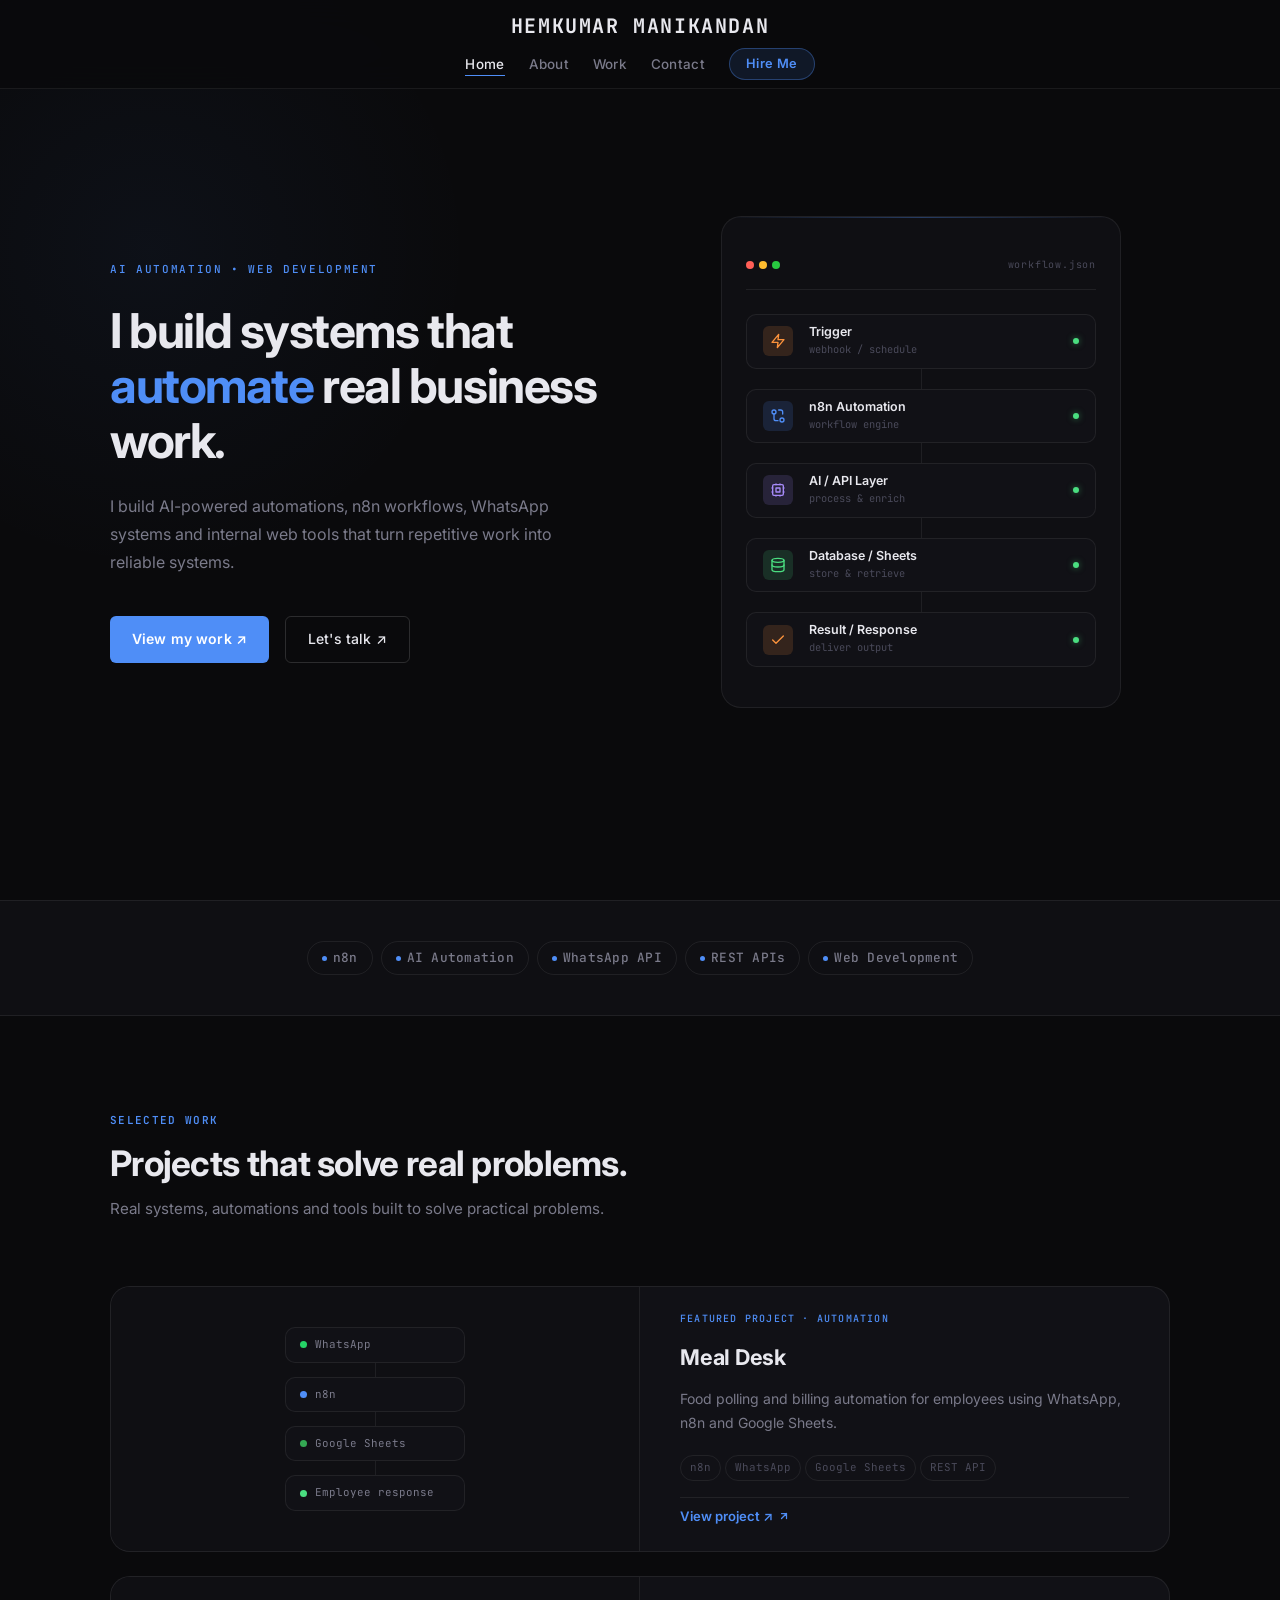
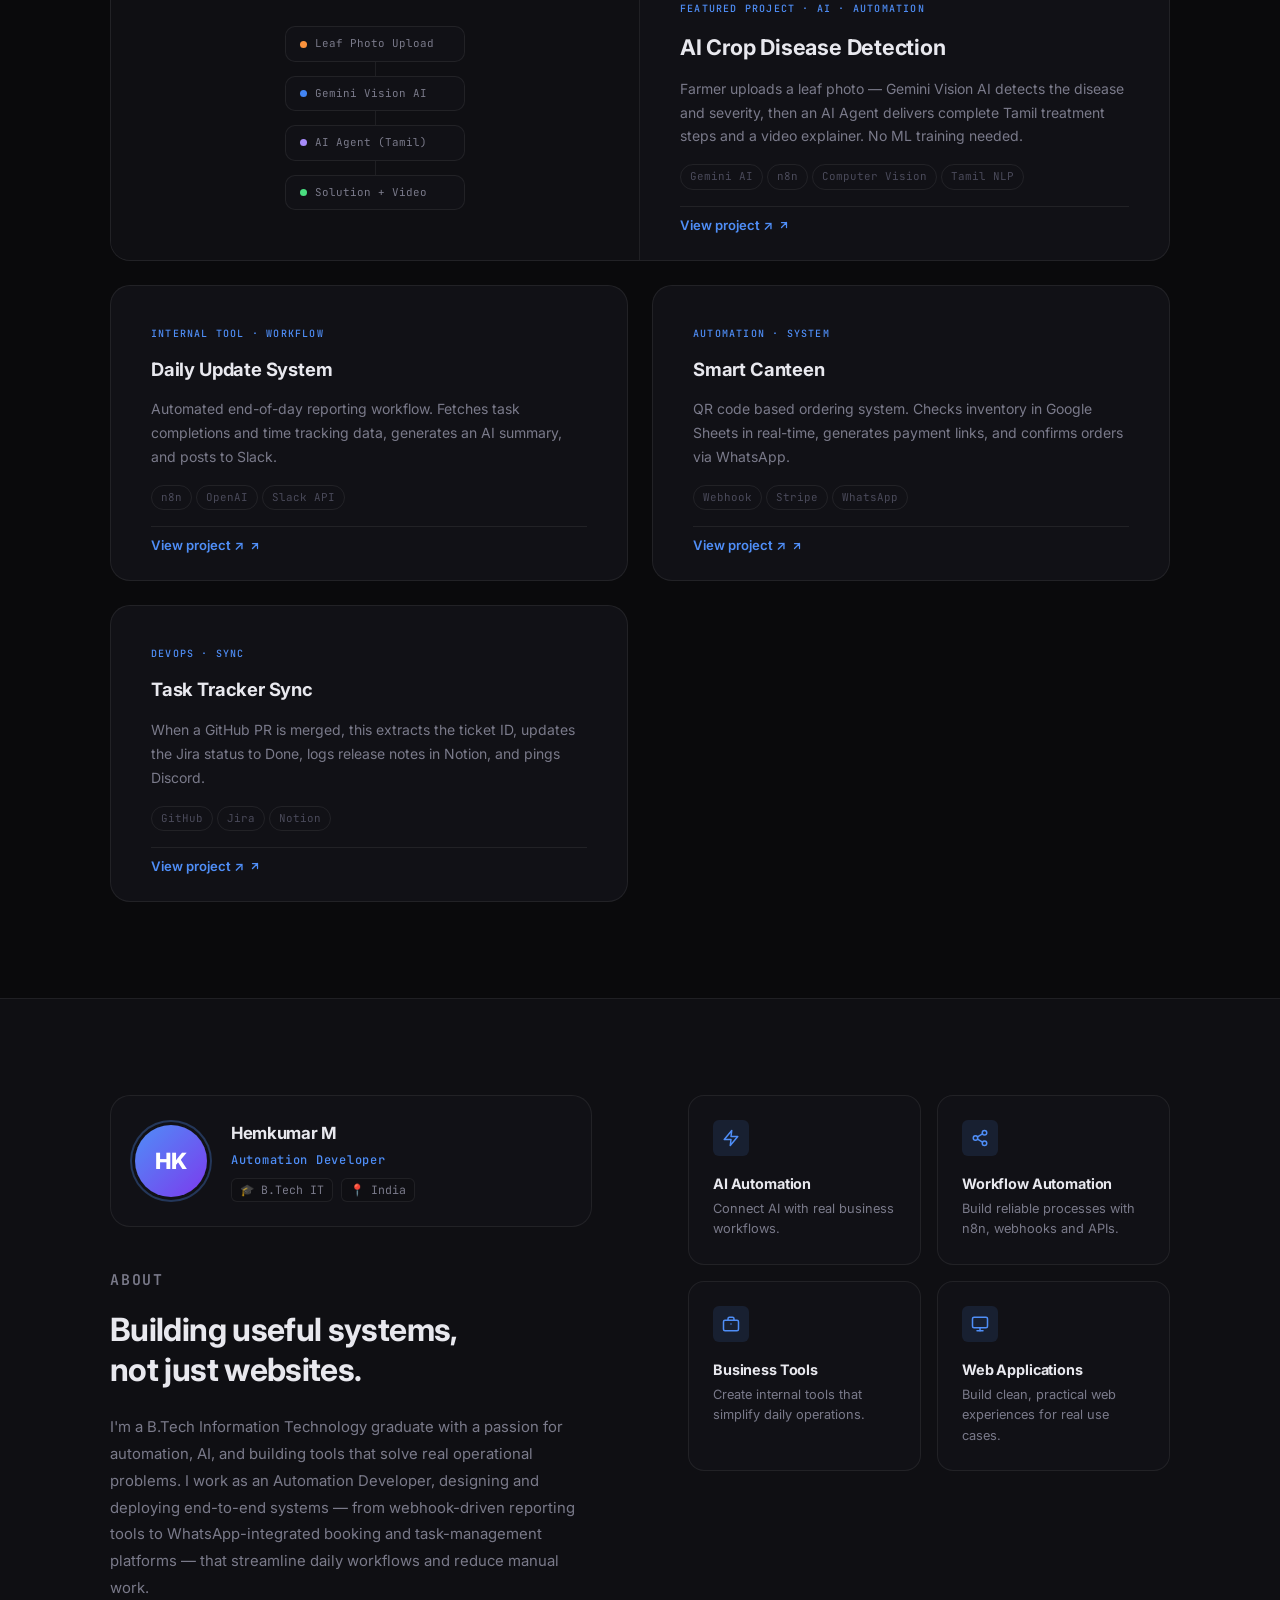
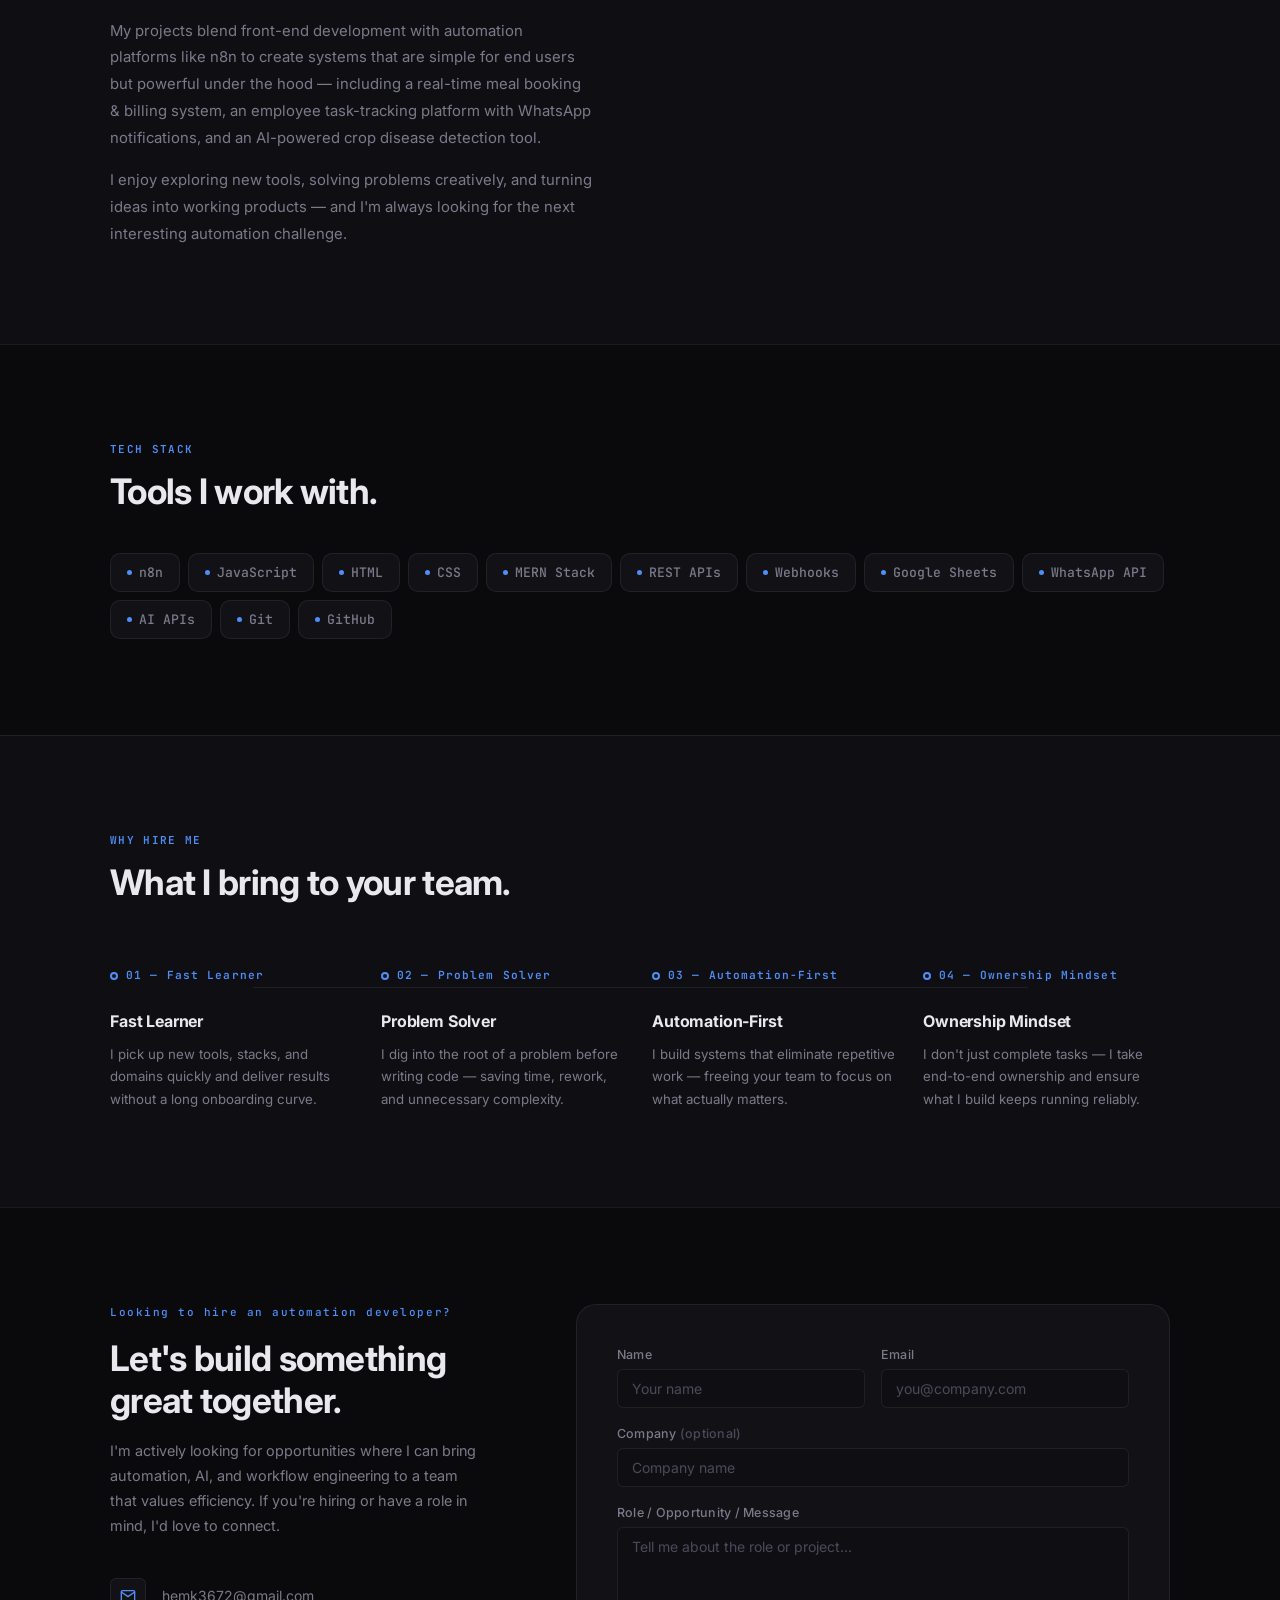
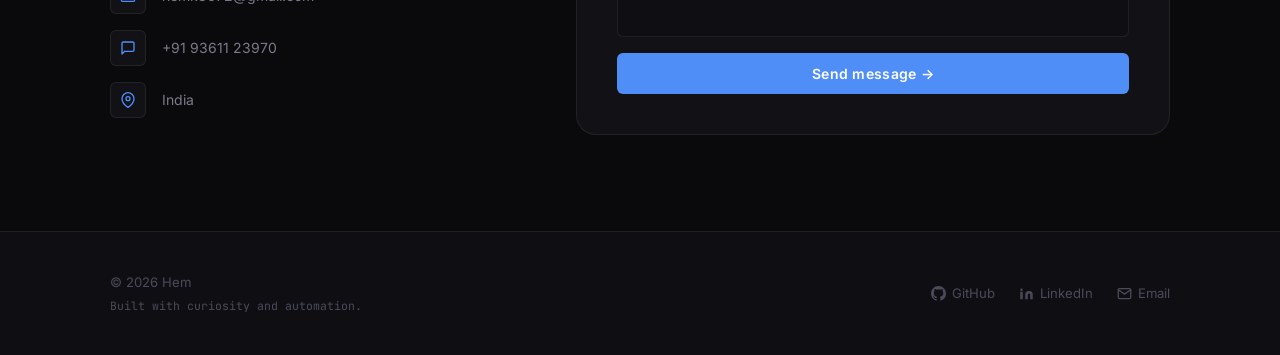
==== commit 56af85df: "feat: built interactive workflow UI for daily-update, smart-canteen, and task-tracker projects; adde" ====
--- a/index.html
+++ b/index.html
@@ -356,6 +356,79 @@
 
       </article>
 
+
+
+      <!-- PROJECT 3: Daily Update System -->
+      <article class="project-card reveal" data-delay="0" aria-labelledby="card-daily-update">
+        <div class="card-body" style="padding-top: var(--space-xl)">
+          <span class="card-category">Internal Tool &middot; Workflow</span>
+          <h3 class="card-title" id="card-daily-update">Daily Update System</h3>
+          <p class="card-desc">
+            Automated end-of-day reporting workflow. Fetches task completions and time tracking data, generates an AI summary, and posts to Slack.
+          </p>
+          <div class="card-tags">
+            <span class="tag">n8n</span>
+            <span class="tag">OpenAI</span>
+            <span class="tag">Slack API</span>
+          </div>
+          <div class="card-footer">
+            <a href="projects/daily-update/index.html" class="card-link" id="link-daily-update">
+              View project &#8599;
+              <svg width="12" height="12" viewBox="0 0 24 24" fill="none" stroke="currentColor" stroke-width="2.5" stroke-linecap="round" stroke-linejoin="round" aria-hidden="true">
+                <path d="M7 17L17 7M7 7h10v10"/>
+              </svg>
+            </a>
+          </div>
+        </div>
+      </article>
+
+      <!-- PROJECT 4: Smart Canteen -->
+      <article class="project-card reveal" data-delay="80" aria-labelledby="card-smart-canteen">
+        <div class="card-body" style="padding-top: var(--space-xl)">
+          <span class="card-category">Automation &middot; System</span>
+          <h3 class="card-title" id="card-smart-canteen">Smart Canteen</h3>
+          <p class="card-desc">
+            QR code based ordering system. Checks inventory in Google Sheets in real-time, generates payment links, and confirms orders via WhatsApp.
+          </p>
+          <div class="card-tags">
+            <span class="tag">Webhook</span>
+            <span class="tag">Stripe</span>
+            <span class="tag">WhatsApp</span>
+          </div>
+          <div class="card-footer">
+            <a href="projects/smart-canteen/index.html" class="card-link" id="link-smart-canteen">
+              View project &#8599;
+              <svg width="12" height="12" viewBox="0 0 24 24" fill="none" stroke="currentColor" stroke-width="2.5" stroke-linecap="round" stroke-linejoin="round" aria-hidden="true">
+                <path d="M7 17L17 7M7 7h10v10"/>
+              </svg>
+            </a>
+          </div>
+        </div>
+      </article>
+
+      <!-- PROJECT 5: Task Tracker -->
+      <article class="project-card reveal" data-delay="160" aria-labelledby="card-task-tracker">
+        <div class="card-body" style="padding-top: var(--space-xl)">
+          <span class="card-category">DevOps &middot; Sync</span>
+          <h3 class="card-title" id="card-task-tracker">Task Tracker Sync</h3>
+          <p class="card-desc">
+            When a GitHub PR is merged, this extracts the ticket ID, updates the Jira status to Done, logs release notes in Notion, and pings Discord.
+          </p>
+          <div class="card-tags">
+            <span class="tag">GitHub</span>
+            <span class="tag">Jira</span>
+            <span class="tag">Notion</span>
+          </div>
+          <div class="card-footer">
+            <a href="projects/task-tracker/index.html" class="card-link" id="link-task-tracker">
+              View project &#8599;
+              <svg width="12" height="12" viewBox="0 0 24 24" fill="none" stroke="currentColor" stroke-width="2.5" stroke-linecap="round" stroke-linejoin="round" aria-hidden="true">
+                <path d="M7 17L17 7M7 7h10v10"/>
+              </svg>
+            </a>
+          </div>
+        </div>
+      </article>
 
     </div><!-- .projects-grid -->
   </div><!-- .container -->
